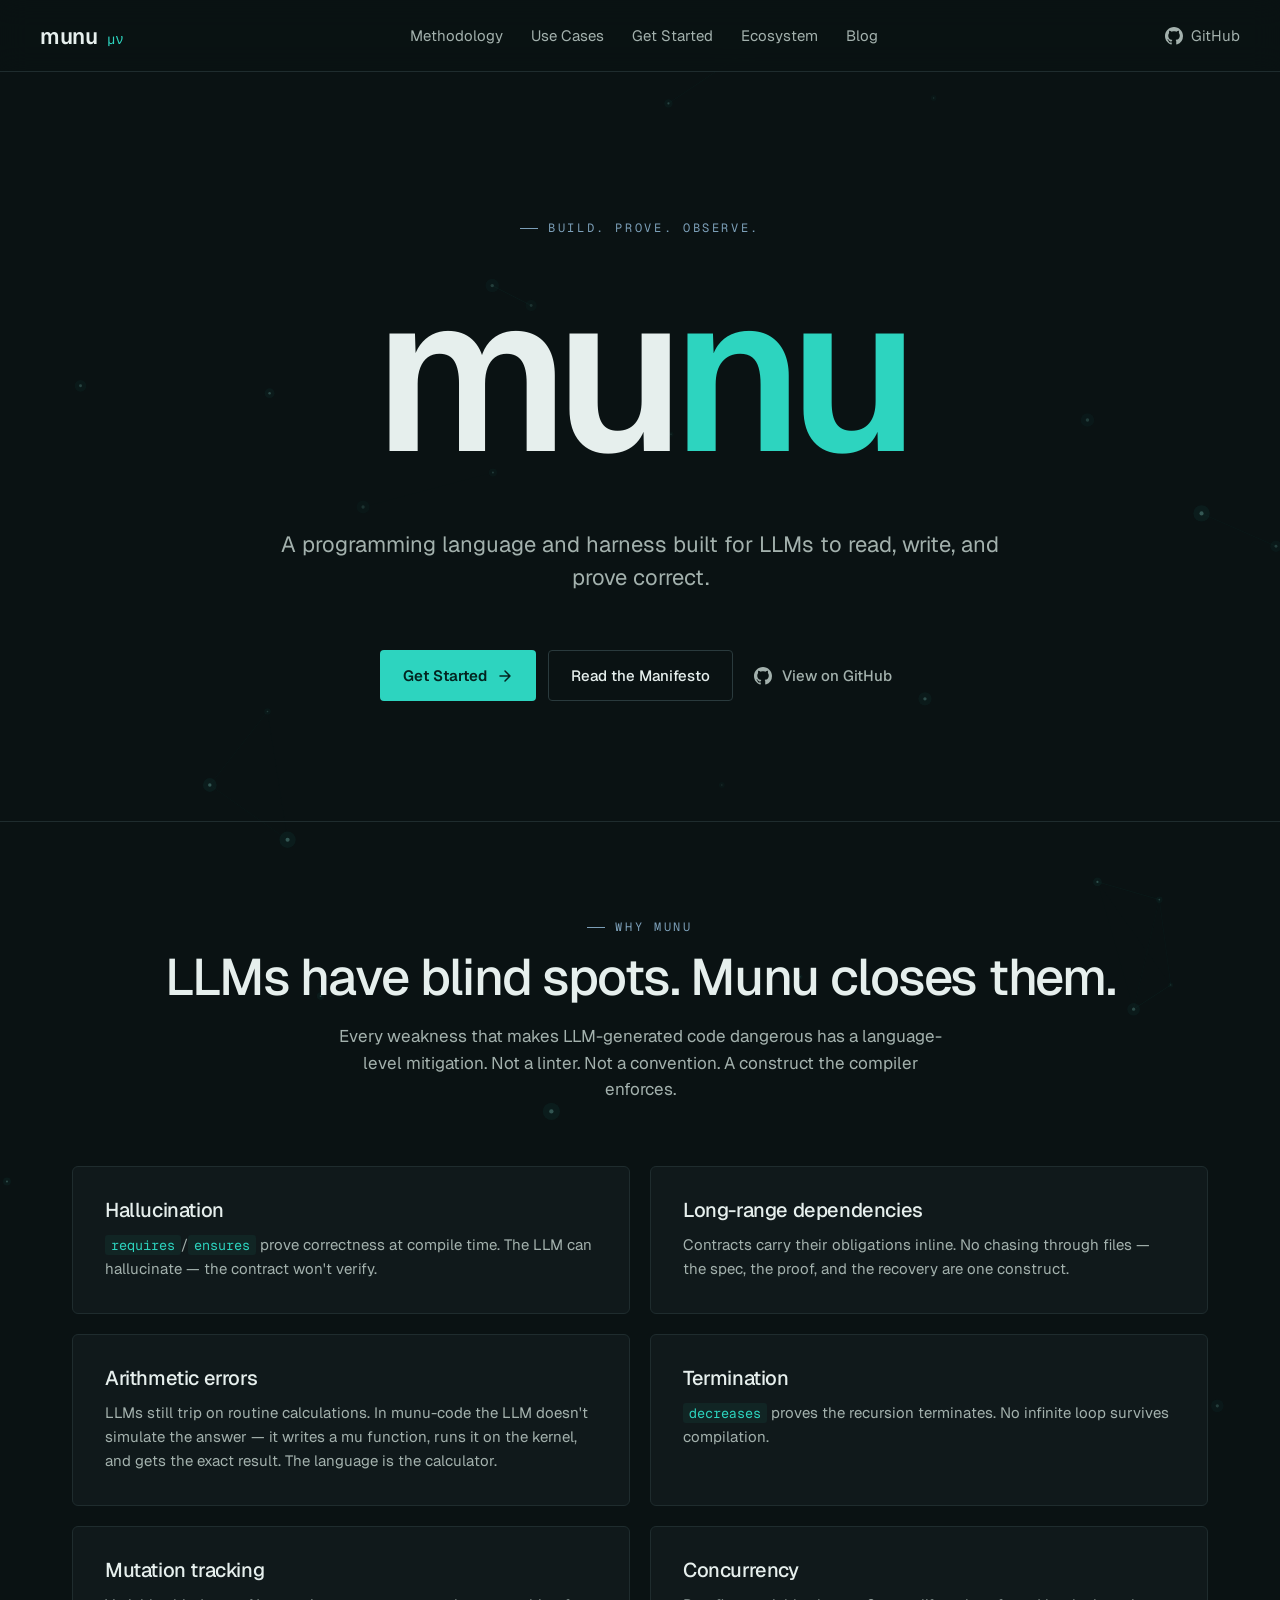
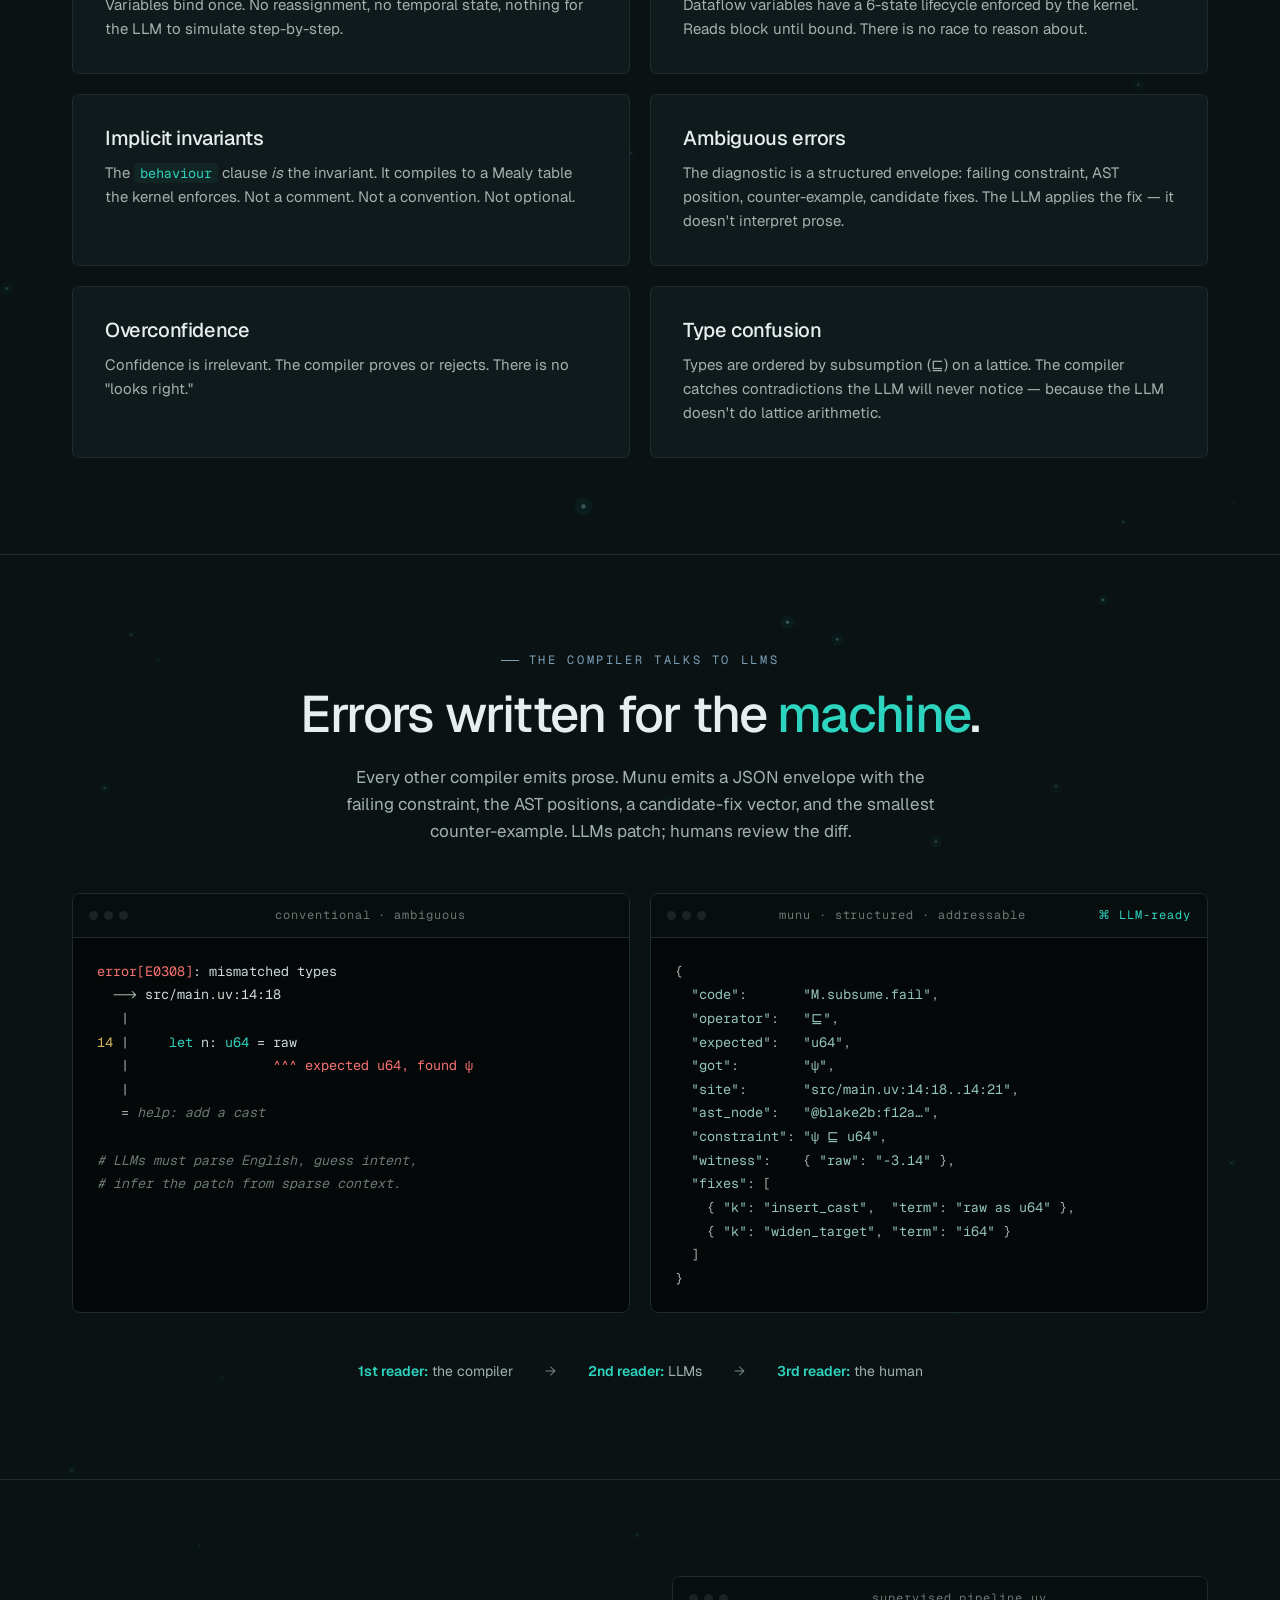
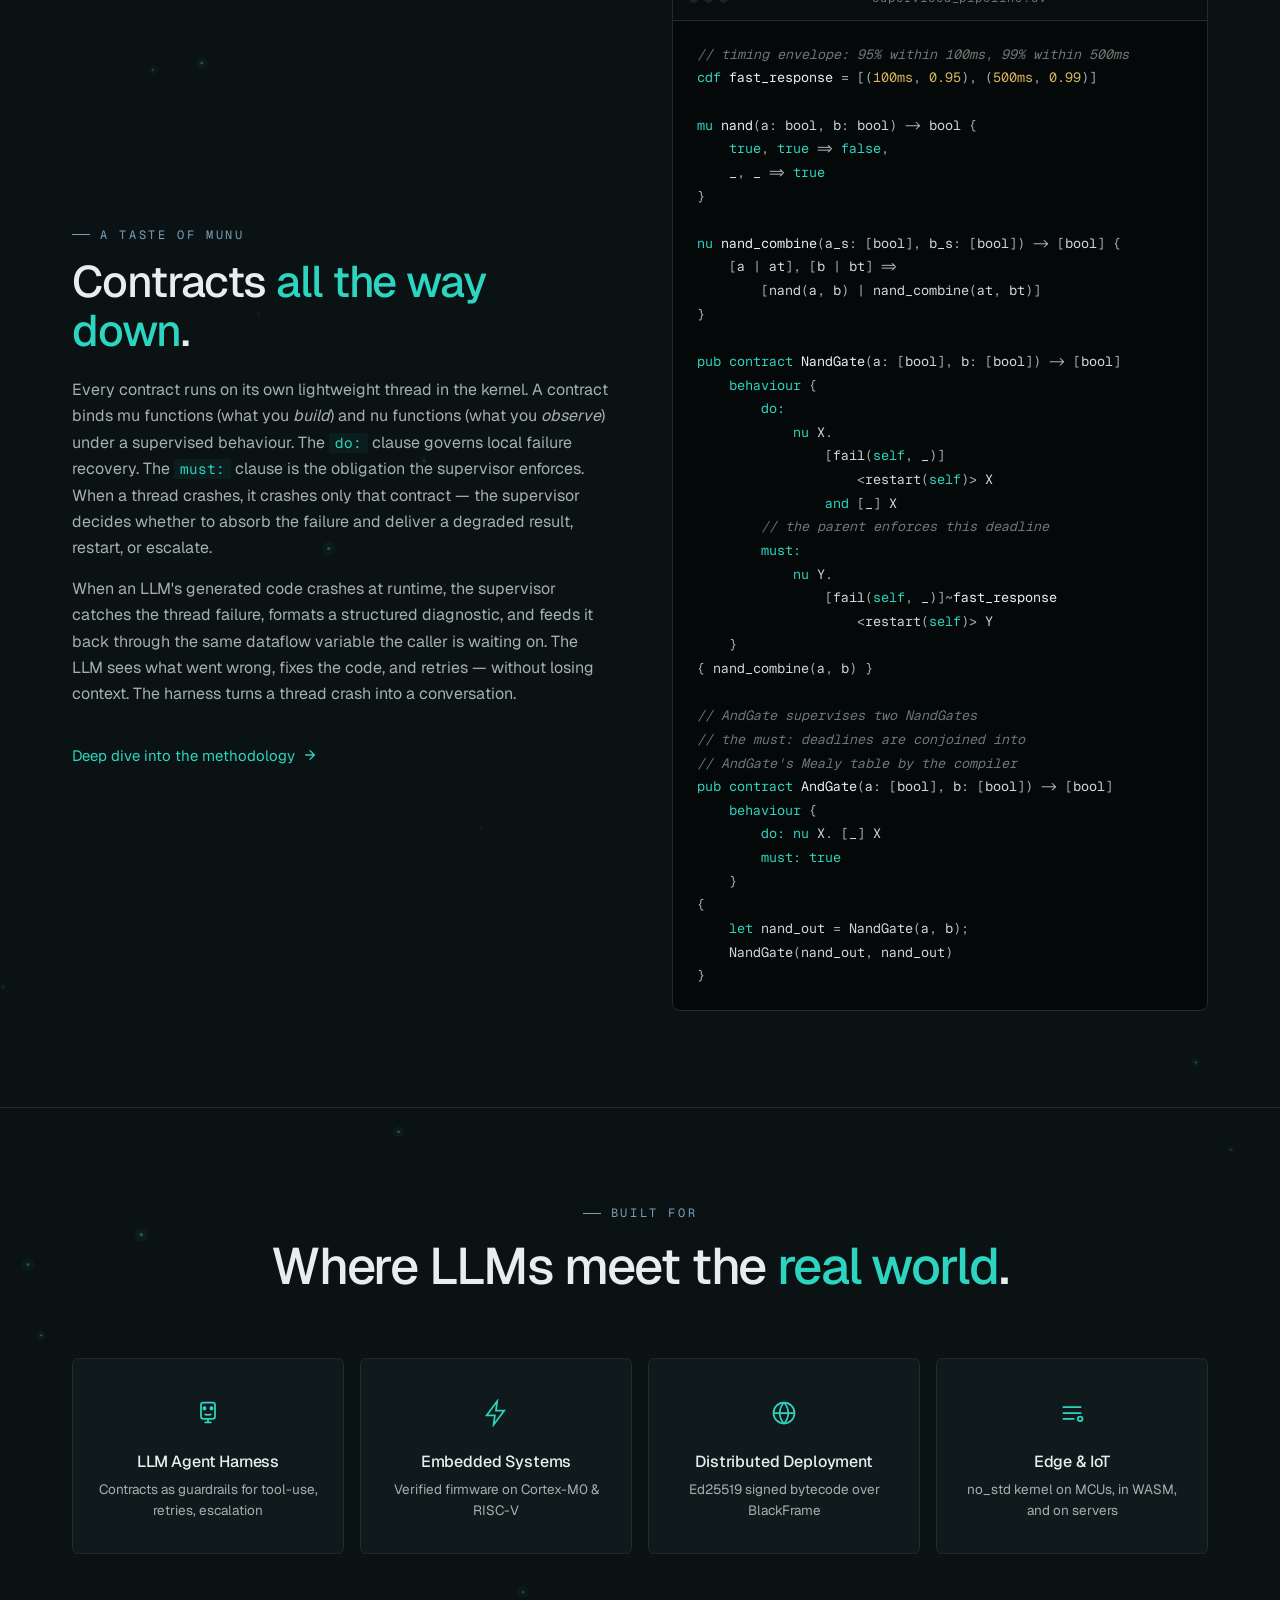
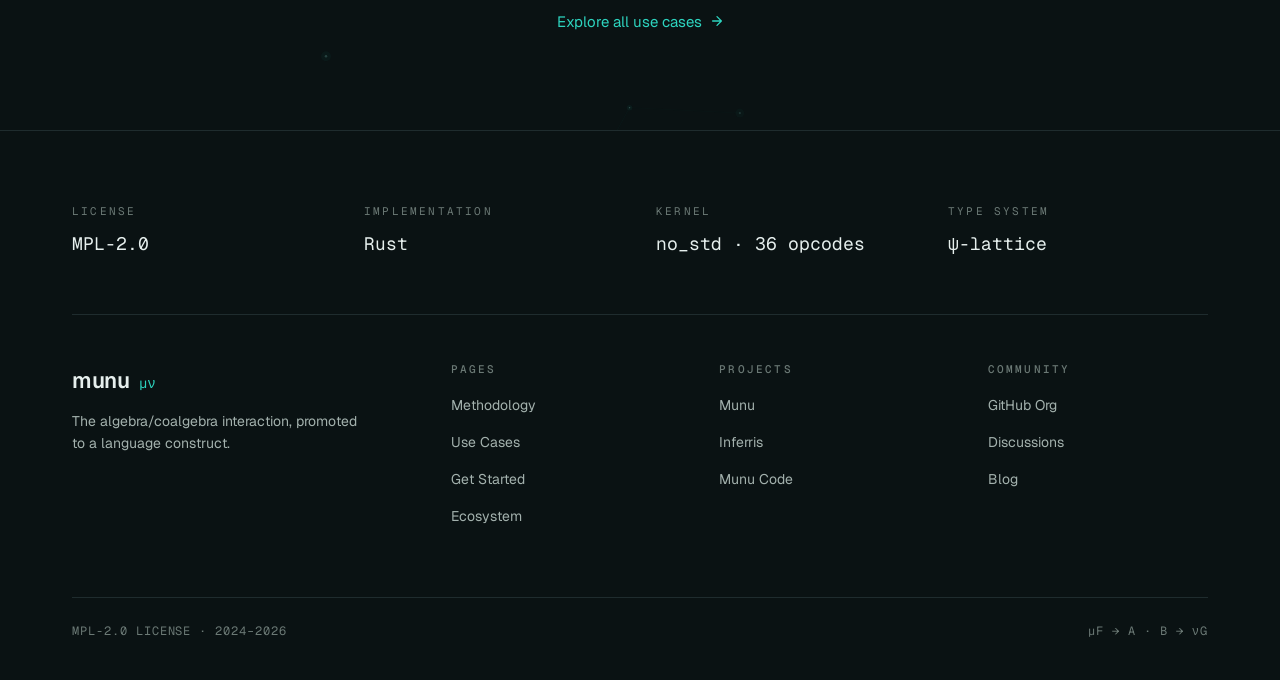
==== index.html @ 4748cf56 "Problem: methodology runtime section had incorrect dataflow variable FSM and wrong state transitions" ====
<!doctype html>
<html lang="en">
<head>
<meta charset="utf-8" />
<meta name="viewport" content="width=device-width,initial-scale=1" />
<title>Munu — Build. Prove. Observe.</title>
<link rel="preconnect" href="https://fonts.googleapis.com" />
<link rel="preconnect" href="https://fonts.gstatic.com" crossorigin />
<link href="https://fonts.googleapis.com/css2?family=Geist:wght@300;400;500;600;700&family=Geist+Mono:wght@400;500&display=swap" rel="stylesheet" />
<link rel="stylesheet" href="assets/styles.css" />
<style>
  .hero {
    position: relative;
    padding: 140px 0 120px;
    text-align: center;
    overflow: hidden;
  }
  .hero .eyebrow { margin-bottom: 36px; }
  .hero .wordmark {
    font-size: clamp(96px, 18vw, 220px);
    font-weight: 600;
    letter-spacing: -0.06em;
    line-height: 0.9;
    margin: 0 0 56px;
  }
  .hero .wordmark .mu { color: var(--text); }
  .hero .wordmark .nu { color: var(--accent); }
  .hero .lede {
    max-width: 720px;
    margin: 0 auto 56px;
    font-size: clamp(18px, 1.8vw, 22px);
    color: var(--text-mute);
    line-height: 1.5;
  }
  .hero .lede strong {
    color: var(--text);
    font-weight: 600;
  }
  .hero .cta-row {
    display: flex;
    justify-content: center;
    gap: 12px;
    flex-wrap: wrap;
  }

  .feature-icon-shield path,
  .feature-icon-spark path,
  .feature-icon-deploy path { stroke: currentColor; stroke-width: 1.5; fill: none; }

  .taste-grid {
    display: grid;
    grid-template-columns: 1fr 1fr;
    gap: 64px;
    align-items: center;
  }
  @media (max-width: 900px) { .taste-grid { grid-template-columns: 1fr; gap: 32px; } }
  .taste-grid h2 {
    font-size: clamp(32px, 3.6vw, 44px);
    margin: 14px 0 22px;
    letter-spacing: -0.025em;
  }
  .taste-grid h2 .accent { color: var(--accent); }
  .taste-grid p {
    color: var(--text-mute);
    font-size: 16px;
    line-height: 1.65;
    margin: 0 0 14px;
  }
  .taste-grid p code {
    color: var(--accent);
    background: rgba(45,212,191,0.06);
    padding: 1px 6px;
    border-radius: 3px;
    font-size: 0.9em;
  }
  .taste-grid .deep {
    margin-top: 22px;
    display: inline-flex;
    align-items: center;
    gap: 8px;
    color: var(--accent);
    font-size: 15px;
  }
  .taste-grid .deep:hover { text-decoration: underline; }

  .uc-grid {
    display: grid;
    grid-template-columns: repeat(4, 1fr);
    gap: 16px;
  }
  @media (max-width: 900px) { .uc-grid { grid-template-columns: 1fr 1fr; } }
  @media (max-width: 540px) { .uc-grid { grid-template-columns: 1fr; } }
  .uc-card {
    background: var(--bg-card);
    border: 1px solid var(--border);
    border-radius: 6px;
    padding: 32px 24px;
    text-align: center;
    transition: all .2s;
  }
  .uc-card:hover {
    border-color: var(--border-strong);
    background: var(--bg-card-hov);
    transform: translateY(-2px);
  }
  .uc-card .uc-icon {
    width: 44px; height: 44px;
    margin: 0 auto 18px;
    color: var(--accent);
    display: flex;
    align-items: center;
    justify-content: center;
  }
  .uc-card h4 {
    font-size: 16px;
    margin: 0 0 8px;
    letter-spacing: -0.01em;
    font-weight: 500;
  }
  .uc-card p {
    color: var(--text-mute);
    font-size: 13.5px;
    line-height: 1.55;
    margin: 0;
  }

  .explore-link {
    display: inline-flex;
    align-items: center;
    gap: 8px;
    color: var(--accent);
    font-size: 15px;
    margin-top: 56px;
  }
  .explore-link:hover { text-decoration: underline; }

  .features-section h2 {
    text-align: center;
    font-size: clamp(34px, 4vw, 52px);
    letter-spacing: -0.025em;
    font-weight: 500;
    margin: 12px 0 18px;
  }
  .features-section .lede {
    text-align: center;
    color: var(--text-mute);
    max-width: 620px;
    margin: 0 auto 64px;
    font-size: 17px;
  }
</style>
</head>
<body>
<div id="header-slot"></div>

<main class="shell">

  <section class="hero">
    <div class="container">
      <div class="eyebrow center fade-up">Build. Prove. Observe.</div>
      <h1 class="wordmark fade-up d1"><span class="mu">mu</span><span class="nu">nu</span></h1>
      <p class="lede fade-up d2">
        A programming language and harness built for LLMs to read, write, and prove correct.
      </p>
      <div class="cta-row fade-up d3">
        <a class="btn btn-primary" href="get-started.html">
          Get Started
          <svg class="arrow" width="16" height="16" viewBox="0 0 16 16" fill="none">
            <path d="M3 8h10M8 3l5 5-5 5" stroke="currentColor" stroke-width="1.5" stroke-linecap="round" stroke-linejoin="round"/>
          </svg>
        </a>
        <a class="btn btn-secondary" href="methodology.html">Read the Manifesto</a>
        <a class="btn btn-ghost" href="https://github.com/munu-systems">
          <svg width="18" height="18" viewBox="0 0 16 16" fill="currentColor"><path d="M8 0C3.58 0 0 3.58 0 8c0 3.54 2.29 6.53 5.47 7.59.4.07.55-.17.55-.38 0-.19-.01-.82-.01-1.49-2.01.37-2.53-.49-2.69-.94-.09-.23-.48-.94-.82-1.13-.28-.15-.68-.52-.01-.53.63-.01 1.08.58 1.23.82.72 1.21 1.87.87 2.33.66.07-.52.28-.87.51-1.07-1.78-.2-3.64-.89-3.64-3.95 0-.87.31-1.59.82-2.15-.08-.2-.36-1.02.08-2.12 0 0 .67-.21 2.2.82.64-.18 1.32-.27 2-.27.68 0 1.36.09 2 .27 1.53-1.04 2.2-.82 2.2-.82.44 1.1.16 1.92.08 2.12.51.56.82 1.27.82 2.15 0 3.07-1.87 3.75-3.65 3.95.29.25.54.73.54 1.48 0 1.07-.01 1.93-.01 2.2 0 .21.15.46.55.38A8.013 8.013 0 0 0 16 8c0-4.42-3.58-8-8-8z"/></svg>
          View on GitHub
        </a>
      </div>
    </div>
  </section>

  <section class="features-section">
    <div class="container">
      <div class="eyebrow" style="justify-content:center; display:flex;">Why Munu</div>
      <h2>LLMs have blind spots. Munu <span class="accent">closes them</span>.</h2>
      <p class="lede">Every weakness that makes LLM-generated code dangerous has a language-level mitigation. Not a linter. Not a convention. A construct the compiler enforces.</p>

      <div class="grid-2" style="margin-top: 48px;">
        <div class="card">
          <h3>Hallucination</h3>
          <p><code>requires</code>/<code>ensures</code> prove correctness at compile time. The LLM can hallucinate — the contract won't verify.</p>
        </div>
        <div class="card">
          <h3>Long-range dependencies</h3>
          <p>Contracts carry their obligations inline. No chasing through files — the spec, the proof, and the recovery are one construct.</p>
        </div>
        <div class="card">
          <h3>Arithmetic errors</h3>
          <p>LLMs still trip on routine calculations. In munu-code the LLM doesn't simulate the answer — it writes a mu function, runs it on the kernel, and gets the exact result. The language is the calculator.</p>
        </div>
        <div class="card">
          <h3>Termination</h3>
          <p><code>decreases</code> proves the recursion terminates. No infinite loop survives compilation.</p>
        </div>
        <div class="card">
          <h3>Mutation tracking</h3>
          <p>Variables bind once. No reassignment, no temporal state, nothing for the LLM to simulate step-by-step.</p>
        </div>
        <div class="card">
          <h3>Concurrency</h3>
          <p>Dataflow variables have a 6-state lifecycle enforced by the kernel. Reads block until bound. There is no race to reason about.</p>
        </div>
        <div class="card">
          <h3>Implicit invariants</h3>
          <p>The <code>behaviour</code> clause <em>is</em> the invariant. It compiles to a Mealy table the kernel enforces. Not a comment. Not a convention. Not optional.</p>
        </div>
        <div class="card">
          <h3>Ambiguous errors</h3>
          <p>The diagnostic is a structured envelope: failing constraint, AST position, counter-example, candidate fixes. The LLM applies the fix — it doesn't interpret prose.</p>
        </div>
        <div class="card">
          <h3>Overconfidence</h3>
          <p>Confidence is irrelevant. The compiler proves or rejects. There is no "looks right."</p>
        </div>
        <div class="card">
          <h3>Type confusion</h3>
          <p>Types are ordered by subsumption (⊑) on a lattice. The compiler catches contradictions the LLM will never notice — because the LLM doesn't do lattice arithmetic.</p>
        </div>
      </div>
    </div>
  </section>

  <section>
    <div class="container">
      <div class="section-head" style="margin-bottom: 48px;">
        <div class="eyebrow center" style="justify-content:center; display:flex;">The Compiler Talks to LLMs</div>
        <h2>Errors written for the <span class="accent">machine</span>.</h2>
        <p class="lede">Every other compiler emits prose. Munu emits a JSON envelope with the failing constraint, the AST positions, a candidate-fix vector, and the smallest counter-example. LLMs patch; humans review the diff.</p>
      </div>

      <div class="grid-2">
        <div class="code-window">
          <div class="code-window-head">
            <div class="dots"><span class="dot"></span><span class="dot"></span><span class="dot"></span></div>
            <span>conventional · ambiguous</span>
            <span></span>
          </div>
<pre><span class="err">error[E0308]</span>: mismatched types
  <span class="pn">--&gt;</span> src/main.uv:14:18
   <span class="pn">|</span>
<span class="num">14</span> <span class="pn">|</span>     <span class="kw">let</span> n: <span class="kw">u64</span> = raw
   <span class="pn">|</span>                  <span class="err">^^^ expected u64, found ψ</span>
   <span class="pn">|</span>
   <span class="pn">=</span> <span class="com">help: add a cast</span>

<span class="com"># LLMs must parse English, guess intent,
# infer the patch from sparse context.</span></pre>
        </div>

        <div class="code-window">
          <div class="code-window-head">
            <div class="dots"><span class="dot"></span><span class="dot"></span><span class="dot"></span></div>
            <span>munu · structured · addressable</span>
            <span style="color: var(--accent);">⌘ LLM-ready</span>
          </div>
<pre><span class="pn">{</span>
  <span class="str">"code"</span><span class="pn">:</span>       <span class="str">"M.subsume.fail"</span><span class="pn">,</span>
  <span class="str">"operator"</span><span class="pn">:</span>   <span class="str">"⊑"</span><span class="pn">,</span>
  <span class="str">"expected"</span><span class="pn">:</span>   <span class="str">"u64"</span><span class="pn">,</span>
  <span class="str">"got"</span><span class="pn">:</span>        <span class="str">"ψ"</span><span class="pn">,</span>
  <span class="str">"site"</span><span class="pn">:</span>       <span class="str">"src/main.uv:14:18..14:21"</span><span class="pn">,</span>
  <span class="str">"ast_node"</span><span class="pn">:</span>   <span class="str">"@blake2b:f12a…"</span><span class="pn">,</span>
  <span class="str">"constraint"</span><span class="pn">:</span> <span class="str">"ψ ⊑ u64"</span><span class="pn">,</span>
  <span class="str">"witness"</span><span class="pn">:</span>    <span class="pn">{</span> <span class="str">"raw"</span><span class="pn">:</span> <span class="str">"-3.14"</span> <span class="pn">},</span>
  <span class="str">"fixes"</span><span class="pn">:</span> <span class="pn">[</span>
    <span class="pn">{</span> <span class="str">"k"</span><span class="pn">:</span> <span class="str">"insert_cast"</span><span class="pn">,</span>  <span class="str">"term"</span><span class="pn">:</span> <span class="str">"raw as u64"</span> <span class="pn">},</span>
    <span class="pn">{</span> <span class="str">"k"</span><span class="pn">:</span> <span class="str">"widen_target"</span><span class="pn">,</span> <span class="str">"term"</span><span class="pn">:</span> <span class="str">"i64"</span> <span class="pn">}</span>
  <span class="pn">]</span>
<span class="pn">}</span></pre>
        </div>
      </div>

      <div class="row center mt-48" style="gap: 32px; color: var(--text-mute); font-size: 14px;">
        <span><span style="color: var(--accent); font-weight: 600;">1st reader:</span> the compiler</span>
        <span style="color: var(--text-dim);">→</span>
        <span><span style="color: var(--accent); font-weight: 600;">2nd reader:</span> LLMs</span>
        <span style="color: var(--text-dim);">→</span>
        <span><span style="color: var(--accent); font-weight: 600;">3rd reader:</span> the human</span>
      </div>
    </div>
  </section>

  <section>
    <div class="container">
      <div class="taste-grid">
        <div>
          <div class="eyebrow">A taste of Munu</div>
          <h2>Contracts <span class="accent">all the way down</span>.</h2>
          <p>Every contract runs on its own lightweight thread in the kernel. A contract binds mu functions (what you <em>build</em>) and nu functions (what you <em>observe</em>) under a supervised behaviour. The <code>do:</code> clause governs local failure recovery. The <code>must:</code> clause is the obligation the supervisor enforces. When a thread crashes, it crashes only that contract — the supervisor decides whether to absorb the failure and deliver a degraded result, restart, or escalate.</p>
          <p>When an LLM's generated code crashes at runtime, the supervisor catches the thread failure, formats a structured diagnostic, and feeds it back through the same dataflow variable the caller is waiting on. The LLM sees what went wrong, fixes the code, and retries — without losing context. The harness turns a thread crash into a conversation.</p>
          <a class="deep" href="methodology.html">
            Deep dive into the methodology
            <svg width="14" height="14" viewBox="0 0 16 16" fill="none"><path d="M3 8h10M8 3l5 5-5 5" stroke="currentColor" stroke-width="1.5" stroke-linecap="round" stroke-linejoin="round"/></svg>
          </a>
        </div>

        <div class="code-window">
          <div class="code-window-head">
            <div class="dots"><span class="dot"></span><span class="dot"></span><span class="dot"></span></div>
            <span>supervised_pipeline.uv</span>
            <span></span>
          </div>
<pre><span class="com">// timing envelope: 95% within 100ms, 99% within 500ms</span>
<span class="kw">cdf</span> <span class="fn">fast_response</span> <span class="pn">=</span> <span class="pn">[(</span><span class="num">100ms</span><span class="pn">,</span> <span class="num">0.95</span><span class="pn">),</span> <span class="pn">(</span><span class="num">500ms</span><span class="pn">,</span> <span class="num">0.99</span><span class="pn">)]</span>

<span class="kw">mu</span> <span class="fn">nand</span><span class="pn">(</span>a<span class="pn">:</span> bool<span class="pn">,</span> b<span class="pn">:</span> bool<span class="pn">)</span> <span class="pn">-&gt;</span> bool <span class="pn">{</span>
    <span class="kw">true</span><span class="pn">,</span> <span class="kw">true</span> <span class="pn">=&gt;</span> <span class="kw">false</span><span class="pn">,</span>
    _<span class="pn">,</span> _ <span class="pn">=&gt;</span> <span class="kw">true</span>
<span class="pn">}</span>

<span class="kw">nu</span> <span class="fn">nand_combine</span><span class="pn">(</span>a_s<span class="pn">:</span> <span class="pn">[</span>bool<span class="pn">],</span> b_s<span class="pn">:</span> <span class="pn">[</span>bool<span class="pn">])</span> <span class="pn">-&gt;</span> <span class="pn">[</span>bool<span class="pn">]</span> <span class="pn">{</span>
    <span class="pn">[</span>a <span class="pn">|</span> at<span class="pn">],</span> <span class="pn">[</span>b <span class="pn">|</span> bt<span class="pn">]</span> <span class="pn">=&gt;</span>
        <span class="pn">[</span>nand<span class="pn">(</span>a<span class="pn">,</span> b<span class="pn">)</span> <span class="pn">|</span> nand_combine<span class="pn">(</span>at<span class="pn">,</span> bt<span class="pn">)]</span>
<span class="pn">}</span>

<span class="kw">pub contract</span> <span class="fn">NandGate</span><span class="pn">(</span>a<span class="pn">:</span> <span class="pn">[</span>bool<span class="pn">],</span> b<span class="pn">:</span> <span class="pn">[</span>bool<span class="pn">])</span> <span class="pn">-&gt;</span> <span class="pn">[</span>bool<span class="pn">]</span>
    <span class="kw">behaviour</span> <span class="pn">{</span>
        <span class="kw">do:</span>
            <span class="kw">nu</span> X<span class="pn">.</span>
                <span class="pn">[</span>fail<span class="pn">(</span><span class="kw">self</span><span class="pn">,</span> _<span class="pn">)]</span>
                    <span class="pn">&lt;</span>restart<span class="pn">(</span><span class="kw">self</span><span class="pn">)&gt;</span> X
                <span class="kw">and</span> <span class="pn">[</span>_<span class="pn">]</span> X
        <span class="com">// the parent enforces this deadline</span>
        <span class="kw">must:</span>
            <span class="kw">nu</span> Y<span class="pn">.</span>
                <span class="pn">[</span>fail<span class="pn">(</span><span class="kw">self</span><span class="pn">,</span> _<span class="pn">)]</span><span class="pn">~</span><span class="fn">fast_response</span>
                    <span class="pn">&lt;</span>restart<span class="pn">(</span><span class="kw">self</span><span class="pn">)&gt;</span> Y
    <span class="pn">}</span>
<span class="pn">{</span> nand_combine<span class="pn">(</span>a<span class="pn">,</span> b<span class="pn">)</span> <span class="pn">}</span>

<span class="com">// AndGate supervises two NandGates</span>
<span class="com">// the must: deadlines are conjoined into</span>
<span class="com">// AndGate's Mealy table by the compiler</span>
<span class="kw">pub contract</span> <span class="fn">AndGate</span><span class="pn">(</span>a<span class="pn">:</span> <span class="pn">[</span>bool<span class="pn">],</span> b<span class="pn">:</span> <span class="pn">[</span>bool<span class="pn">])</span> <span class="pn">-&gt;</span> <span class="pn">[</span>bool<span class="pn">]</span>
    <span class="kw">behaviour</span> <span class="pn">{</span>
        <span class="kw">do:</span> <span class="kw">nu</span> X<span class="pn">.</span> <span class="pn">[</span>_<span class="pn">]</span> X
        <span class="kw">must:</span> <span class="kw">true</span>
    <span class="pn">}</span>
<span class="pn">{</span>
    <span class="kw">let</span> nand_out <span class="pn">=</span> NandGate<span class="pn">(</span>a<span class="pn">,</span> b<span class="pn">);</span>
    NandGate<span class="pn">(</span>nand_out<span class="pn">,</span> nand_out<span class="pn">)</span>
<span class="pn">}</span></pre>
        </div>
      </div>
    </div>
  </section>

  <section>
    <div class="container">
      <div class="section-head">
        <div class="eyebrow center" style="justify-content:center; display:flex;">Built For</div>
        <h2>Where LLMs meet the <span class="accent">real world</span>.</h2>
      </div>

      <div class="uc-grid">
        <div class="uc-card">
          <div class="uc-icon">
            <svg width="28" height="28" viewBox="0 0 24 24" fill="none" stroke="currentColor" stroke-width="1.5"><rect x="6" y="3" width="12" height="14" rx="2"/><circle cx="9" cy="8" r="1" fill="currentColor"/><circle cx="15" cy="8" r="1" fill="currentColor"/><path d="M9 13c1 .5 2 .5 3 .5s2 0 3-.5"/><path d="M12 17v3M9 20h6"/></svg>
          </div>
          <h4>LLM Agent Harness</h4>
          <p>Contracts as guardrails for tool-use, retries, escalation</p>
        </div>
        <div class="uc-card">
          <div class="uc-icon">
            <svg width="28" height="28" viewBox="0 0 24 24" fill="none" stroke="currentColor" stroke-width="1.5"><path d="M13 2 4 14h7l-1 8 9-12h-7l1-8Z"/></svg>
          </div>
          <h4>Embedded Systems</h4>
          <p>Verified firmware on Cortex-M0 &amp; RISC-V</p>
        </div>
        <div class="uc-card">
          <div class="uc-icon">
            <svg width="28" height="28" viewBox="0 0 24 24" fill="none" stroke="currentColor" stroke-width="1.5"><circle cx="12" cy="12" r="9"/><path d="M3 12h18M12 3a13 13 0 0 1 0 18M12 3a13 13 0 0 0 0 18"/></svg>
          </div>
          <h4>Distributed Deployment</h4>
          <p>Ed25519 signed bytecode over BlackFrame</p>
        </div>
        <div class="uc-card">
          <div class="uc-icon">
            <svg width="28" height="28" viewBox="0 0 24 24" fill="none" stroke="currentColor" stroke-width="1.5"><path d="M4 7h16M4 12h16M4 17h10"/><circle cx="19" cy="17" r="2"/></svg>
          </div>
          <h4>Edge &amp; IoT</h4>
          <p>no_std kernel on MCUs, in WASM, and on servers</p>
        </div>
      </div>

      <div class="center">
        <a class="explore-link" href="use-cases.html">
          Explore all use cases
          <svg width="14" height="14" viewBox="0 0 16 16" fill="none"><path d="M3 8h10M8 3l5 5-5 5" stroke="currentColor" stroke-width="1.5" stroke-linecap="round" stroke-linejoin="round"/></svg>
        </a>
      </div>
    </div>
  </section>

</main>

<div id="footer-slot"></div>

<script src="assets/page.js"></script>
<script src="assets/network-bg.js"></script>
<script>
  setupPage({ active: null });
</script>
</body>
</html>
---- assets/styles.css ----
:root {
  --bg:           #0a1213;
  --bg-elev:      #0d1719;
  --bg-card:      #10191b;
  --bg-card-hov:  #162123;
  --border:       #1f2c2e;
  --border-strong:#2a3a3d;

  --text:         #e6efed;
  --text-mute:    #a3b1ad;
  --text-dim:     #6b7975;

  --accent:       #2dd4bf;
  --accent-dim:   #1ba696;
  --accent-glow:  rgba(45, 212, 191, 0.15);

  --struct:       #7c9fb8;

  --danger:       #f87171;
  --warn:         #fbbf24;

  --kw:           #2dd4bf;
  --str:          #93c5b9;
  --num:          #d4b35a;
  --com:          #6b7975;
  --punct:        #a3b1ad;
  --ident:        #cfd9d7;
}

* { box-sizing: border-box; }

html, body {
  margin: 0;
  padding: 0;
  background: var(--bg);
  color: var(--text);
  font-family: "Geist", ui-sans-serif, system-ui, -apple-system, "Helvetica Neue", sans-serif;
  font-size: 16px;
  line-height: 1.55;
  -webkit-font-smoothing: antialiased;
  text-rendering: optimizeLegibility;
}

a {
  color: inherit;
  text-decoration: none;
}

code, pre, .mono {
  font-family: "Geist Mono", "JetBrains Mono", ui-monospace, "SF Mono", Menlo, monospace;
  font-feature-settings: "ss01", "ss02";
}

.network-bg {
  position: fixed;
  inset: 0;
  z-index: 0;
  pointer-events: none;
  opacity: 0.55;
}
.network-bg::after {
  content: "";
  position: absolute; inset: 0;
  background:
    radial-gradient(ellipse at center, transparent 0%, var(--bg) 70%),
    linear-gradient(180deg, transparent 0%, var(--bg) 90%);
  pointer-events: none;
}

.shell { position: relative; z-index: 1; }
.container {
  max-width: 1200px;
  margin: 0 auto;
  padding: 0 32px;
}
.container-narrow { max-width: 880px; margin: 0 auto; padding: 0 32px; }

.site-header {
  position: sticky;
  top: 0;
  z-index: 50;
  backdrop-filter: blur(14px);
  -webkit-backdrop-filter: blur(14px);
  background: rgba(10, 18, 19, 0.78);
  border-bottom: 1px solid var(--border);
}
.nav {
  max-width: 1320px;
  margin: 0 auto;
  padding: 18px 40px;
  display: flex;
  align-items: center;
  gap: 40px;
}
.brand {
  display: flex;
  align-items: baseline;
  gap: 10px;
  font-weight: 600;
  font-size: 22px;
  letter-spacing: -0.02em;
  color: var(--text);
}
.brand .brand-mark {
  color: var(--accent);
  font-family: "Geist Mono", ui-monospace, monospace;
  font-size: 14px;
  font-weight: 400;
  letter-spacing: 0;
}
.nav-links {
  display: flex;
  align-items: center;
  gap: 28px;
  margin: 0 auto;
}
.nav-links a {
  color: var(--text-mute);
  font-size: 15px;
  transition: color .15s;
  position: relative;
  padding: 6px 0;
  white-space: nowrap;
}
.nav-links a:hover { color: var(--text); }
.nav-links a.active {
  color: var(--text);
}
.nav-links a.active::after {
  content: "";
  position: absolute;
  left: 0; right: 0; bottom: -22px;
  height: 1px;
  background: var(--accent);
}
.nav-right {
  display: flex;
  align-items: center;
  gap: 18px;
}
.gh-link {
  display: inline-flex;
  align-items: center;
  gap: 8px;
  color: var(--text-mute);
  font-size: 15px;
  transition: color .15s;
}
.gh-link:hover { color: var(--text); }
.gh-link svg { width: 18px; height: 18px; }

.btn {
  display: inline-flex;
  align-items: center;
  gap: 10px;
  padding: 13px 22px;
  border-radius: 4px;
  font-size: 15px;
  font-weight: 500;
  border: 1px solid transparent;
  cursor: pointer;
  transition: all .15s;
  font-family: inherit;
  background: transparent;
  color: var(--text);
}
.btn-primary {
  background: var(--accent);
  color: #032420;
  font-weight: 600;
}
.btn-primary:hover {
  background: #4ee5d1;
  box-shadow: 0 0 32px var(--accent-glow);
}
.btn-secondary {
  border-color: var(--border-strong);
  color: var(--text);
}
.btn-secondary:hover {
  border-color: var(--text-mute);
  background: var(--bg-card-hov);
}
.btn-ghost {
  color: var(--text-mute);
  padding-left: 8px;
  padding-right: 8px;
}
.btn-ghost:hover { color: var(--text); }
.btn .arrow { transition: transform .15s; }
.btn:hover .arrow { transform: translateX(3px); }

.eyebrow {
  display: inline-flex;
  align-items: center;
  gap: 10px;
  color: var(--struct);
  font-family: "Geist Mono", ui-monospace, monospace;
  font-size: 12px;
  letter-spacing: 0.22em;
  text-transform: uppercase;
}
.eyebrow::before {
  content: "";
  width: 18px; height: 1px;
  background: var(--struct);
}
.eyebrow.center { justify-content: center; }
.eyebrow.center::before { width: 18px; }

section {
  padding: 96px 0;
  position: relative;
}
section + section { border-top: 1px solid var(--border); }

.section-head {
  text-align: center;
  margin-bottom: 64px;
}
.section-head .eyebrow {
  margin-bottom: 18px;
  justify-content: center;
}
.section-head h2 {
  font-size: clamp(34px, 4vw, 52px);
  letter-spacing: -0.025em;
  font-weight: 500;
  margin: 0;
  line-height: 1.05;
}
.section-head .accent { color: var(--accent); }
.section-head .lede {
  margin: 22px auto 0;
  max-width: 620px;
  color: var(--text-mute);
  font-size: 17px;
  line-height: 1.6;
}

h1, h2, h3, h4 {
  font-weight: 500;
  letter-spacing: -0.02em;
  line-height: 1.1;
}

.card {
  background: var(--bg-card);
  border: 1px solid var(--border);
  border-radius: 6px;
  padding: 32px;
  transition: border-color .2s, background .2s, transform .2s;
}
.card:hover {
  border-color: var(--border-strong);
  background: var(--bg-card-hov);
}
.card .icon {
  width: 36px; height: 36px;
  border-radius: 6px;
  background: rgba(45, 212, 191, 0.08);
  border: 1px solid rgba(45, 212, 191, 0.18);
  display: inline-flex;
  align-items: center;
  justify-content: center;
  color: var(--accent);
  margin-bottom: 22px;
}
.card .icon svg { width: 18px; height: 18px; }
.card h3 {
  font-size: 20px;
  margin: 0 0 12px;
  letter-spacing: -0.02em;
}
.card p {
  color: var(--text-mute);
  font-size: 15px;
  line-height: 1.6;
  margin: 0;
}
.card code {
  font-size: 0.9em;
  color: var(--accent);
  background: rgba(45,212,191,0.06);
  padding: 1px 6px;
  border-radius: 3px;
}

.grid-3 {
  display: grid;
  grid-template-columns: repeat(3, 1fr);
  gap: 20px;
}
.grid-4 {
  display: grid;
  grid-template-columns: repeat(4, 1fr);
  gap: 20px;
}
.grid-2 {
  display: grid;
  grid-template-columns: repeat(2, 1fr);
  gap: 20px;
}
@media (max-width: 900px) {
  .grid-3, .grid-4 { grid-template-columns: 1fr 1fr; }
  .grid-2 { grid-template-columns: 1fr; }
}
@media (max-width: 600px) {
  .grid-3, .grid-4 { grid-template-columns: 1fr; }
  .nav-links { display: none; }
}

.code-block {
  background: #050809;
  border: 1px solid var(--border);
  border-radius: 6px;
  padding: 22px 24px;
  font-family: "Geist Mono", ui-monospace, monospace;
  font-size: 13.5px;
  line-height: 1.7;
  color: var(--ident);
  overflow-x: auto;
  white-space: pre;
  tab-size: 2;
}
.code-block .com { color: var(--com); font-style: italic; }
.code-block .kw  { color: var(--kw); }
.code-block .num { color: var(--num); }
.code-block .str { color: var(--str); }
.code-block .pn  { color: var(--punct); }
.code-block .fn  { color: #e6efed; }
.code-block .err { color: var(--danger); }
.code-block .ok  { color: var(--accent); }

.code-window {
  background: #050809;
  border: 1px solid var(--border);
  border-radius: 8px;
  overflow: hidden;
}
.code-window-head {
  display: flex;
  align-items: center;
  justify-content: space-between;
  padding: 12px 16px;
  border-bottom: 1px solid var(--border);
  background: #080d0e;
  font-family: "Geist Mono", monospace;
  font-size: 12px;
  color: var(--text-dim);
  letter-spacing: 0.08em;
}
.code-window-head .dots { display: flex; gap: 6px; }
.code-window-head .dot {
  width: 9px; height: 9px; border-radius: 50%;
  background: #1a2422;
}
.code-window-head .tabs { display: flex; gap: 4px; }
.code-window-head .tab {
  padding: 5px 12px;
  border-radius: 3px;
  cursor: pointer;
  color: var(--text-dim);
  transition: all .15s;
  user-select: none;
}
.code-window-head .tab:hover { color: var(--text-mute); }
.code-window-head .tab.active {
  background: var(--bg-card-hov);
  color: var(--accent);
}
.code-window pre {
  margin: 0;
  padding: 22px 24px;
  font-size: 13.5px;
  line-height: 1.75;
  overflow-x: auto;
  color: var(--ident);
}
.code-window pre .com { color: var(--com); font-style: italic; }
.code-window pre .kw  { color: var(--kw); }
.code-window pre .num { color: var(--num); }
.code-window pre .str { color: var(--str); }
.code-window pre .pn  { color: var(--punct); }
.code-window pre .fn  { color: #e6efed; }
.code-window pre .err { color: var(--danger); }
.code-window pre .ok  { color: var(--accent); }

.site-footer {
  border-top: 1px solid var(--border);
  padding: 72px 0 40px;
  position: relative;
  z-index: 1;
  background: var(--bg);
}
.footer-stats {
  display: grid;
  grid-template-columns: repeat(4, 1fr);
  gap: 32px;
  padding-bottom: 56px;
  border-bottom: 1px solid var(--border);
  margin-bottom: 48px;
}
.footer-stat .label {
  font-family: "Geist Mono", monospace;
  font-size: 11px;
  letter-spacing: 0.2em;
  color: var(--text-dim);
  text-transform: uppercase;
  margin-bottom: 10px;
}
.footer-stat .value {
  font-size: 18px;
  color: var(--text);
  font-family: "Geist Mono", monospace;
}
.footer-grid {
  display: grid;
  grid-template-columns: 1.5fr 1fr 1fr 1fr;
  gap: 48px;
}
.footer-brand .tagline {
  color: var(--text-mute);
  font-size: 14px;
  margin-top: 14px;
  max-width: 300px;
  line-height: 1.55;
}
.footer-col h4 {
  font-family: "Geist Mono", monospace;
  font-size: 11px;
  letter-spacing: 0.2em;
  color: var(--text-dim);
  text-transform: uppercase;
  font-weight: 500;
  margin: 0 0 18px;
}
.footer-col ul { list-style: none; padding: 0; margin: 0; }
.footer-col li { margin-bottom: 12px; }
.footer-col a {
  color: var(--text-mute);
  font-size: 14px;
  transition: color .15s;
}
.footer-col a:hover { color: var(--text); }
.footer-bottom {
  margin-top: 56px;
  padding-top: 24px;
  border-top: 1px solid var(--border);
  display: flex;
  justify-content: space-between;
  align-items: center;
  font-family: "Geist Mono", monospace;
  font-size: 12px;
  color: var(--text-dim);
  letter-spacing: 0.08em;
}
@media (max-width: 800px) {
  .footer-stats, .footer-grid { grid-template-columns: 1fr 1fr; }
}

.page-intro {
  padding: 120px 0 72px;
  text-align: center;
}
.page-intro h1 {
  font-size: clamp(40px, 5vw, 64px);
  letter-spacing: -0.03em;
  margin: 16px 0 22px;
}
.page-intro .lede {
  max-width: 680px;
  margin: 0 auto;
  color: var(--text-mute);
  font-size: 18px;
  line-height: 1.6;
}

.pill {
  display: inline-flex;
  align-items: center;
  gap: 6px;
  padding: 4px 10px;
  border-radius: 999px;
  background: rgba(45,212,191,0.08);
  border: 1px solid rgba(45,212,191,0.2);
  color: var(--accent);
  font-family: "Geist Mono", monospace;
  font-size: 11px;
  letter-spacing: 0.08em;
  text-transform: uppercase;
}
.pill.muted {
  background: var(--bg-card);
  border-color: var(--border);
  color: var(--text-mute);
}

.def-list {
  display: grid;
  grid-template-columns: 180px 1fr;
  gap: 16px 32px;
  padding: 24px 0;
  border-top: 1px solid var(--border);
  border-bottom: 1px solid var(--border);
}
.def-list dt {
  font-family: "Geist Mono", monospace;
  font-size: 11px;
  letter-spacing: 0.18em;
  color: var(--text-dim);
  text-transform: uppercase;
  padding-top: 2px;
}
.def-list dd {
  margin: 0;
  color: var(--text);
  font-size: 15px;
}
.def-list dd + dt { padding-top: 14px; border-top: 1px solid var(--border); margin-top: 14px; }

.center { text-align: center; }
.mt-32 { margin-top: 32px; }
.mt-48 { margin-top: 48px; }
.mt-64 { margin-top: 64px; }
.mb-24 { margin-bottom: 24px; }
.text-mute { color: var(--text-mute); }
.text-accent { color: var(--accent); }
.row { display: flex; gap: 14px; align-items: center; flex-wrap: wrap; }
.row.center { justify-content: center; }

hr.rule {
  border: none;
  height: 1px;
  background: var(--border);
  margin: 0;
}

@keyframes fadeUp {
  from { opacity: 0; transform: translateY(12px); }
  to   { opacity: 1; transform: translateY(0); }
}
.fade-up { animation: fadeUp .8s ease-out both; }
.fade-up.d1 { animation-delay: .08s; }
.fade-up.d2 { animation-delay: .16s; }
.fade-up.d3 { animation-delay: .24s; }
.fade-up.d4 { animation-delay: .32s; }
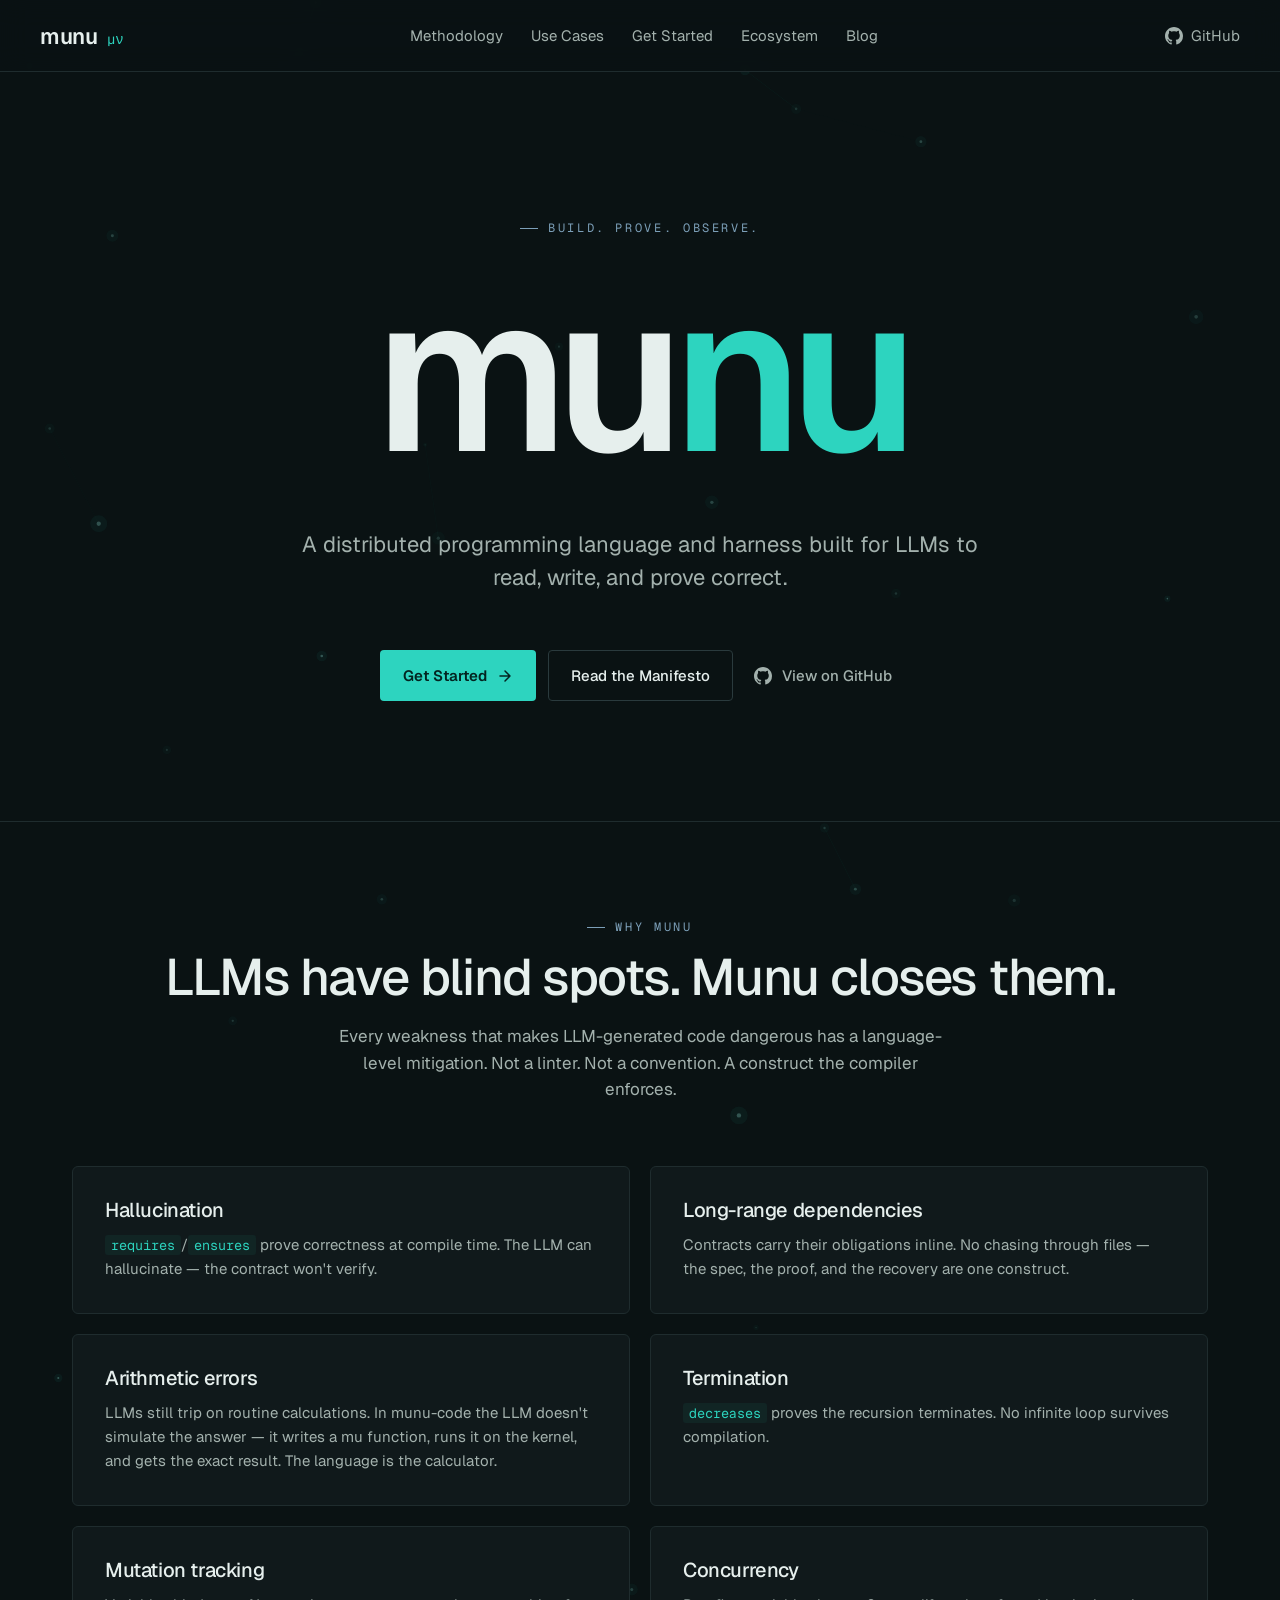
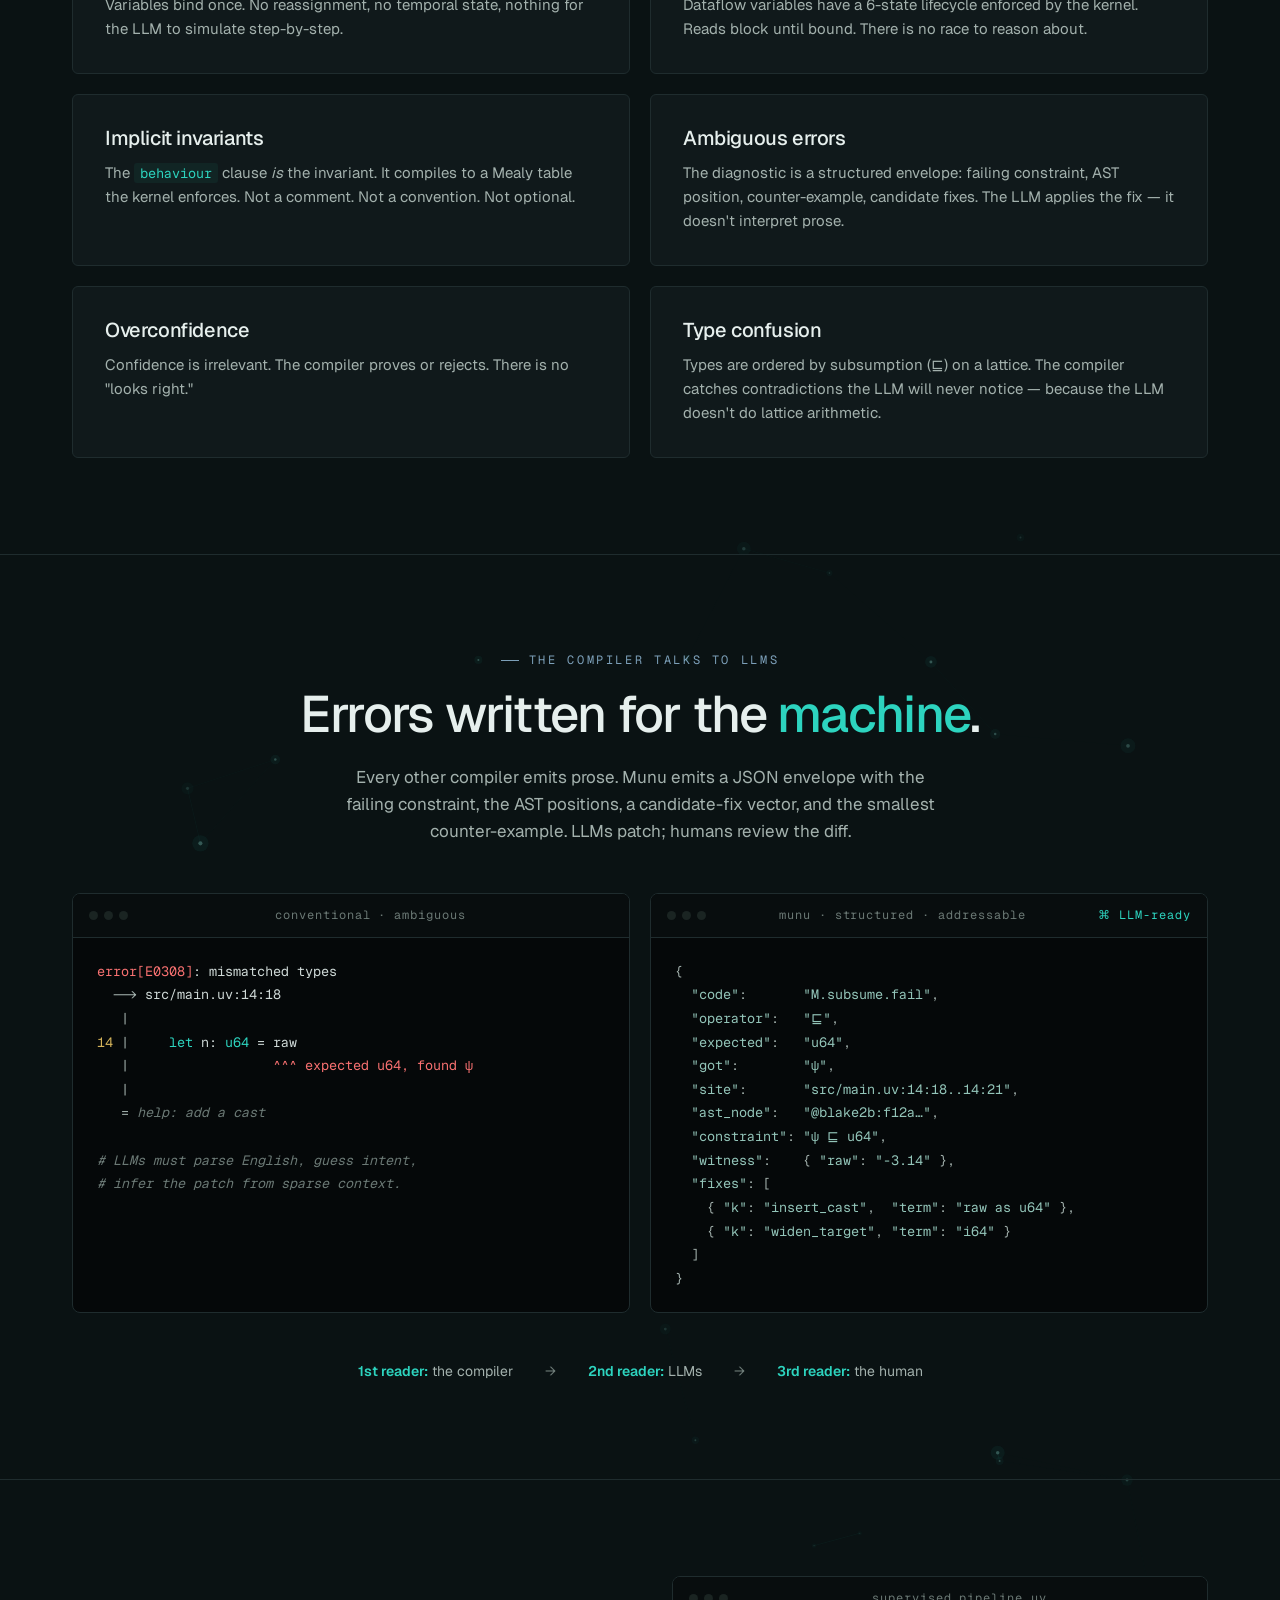
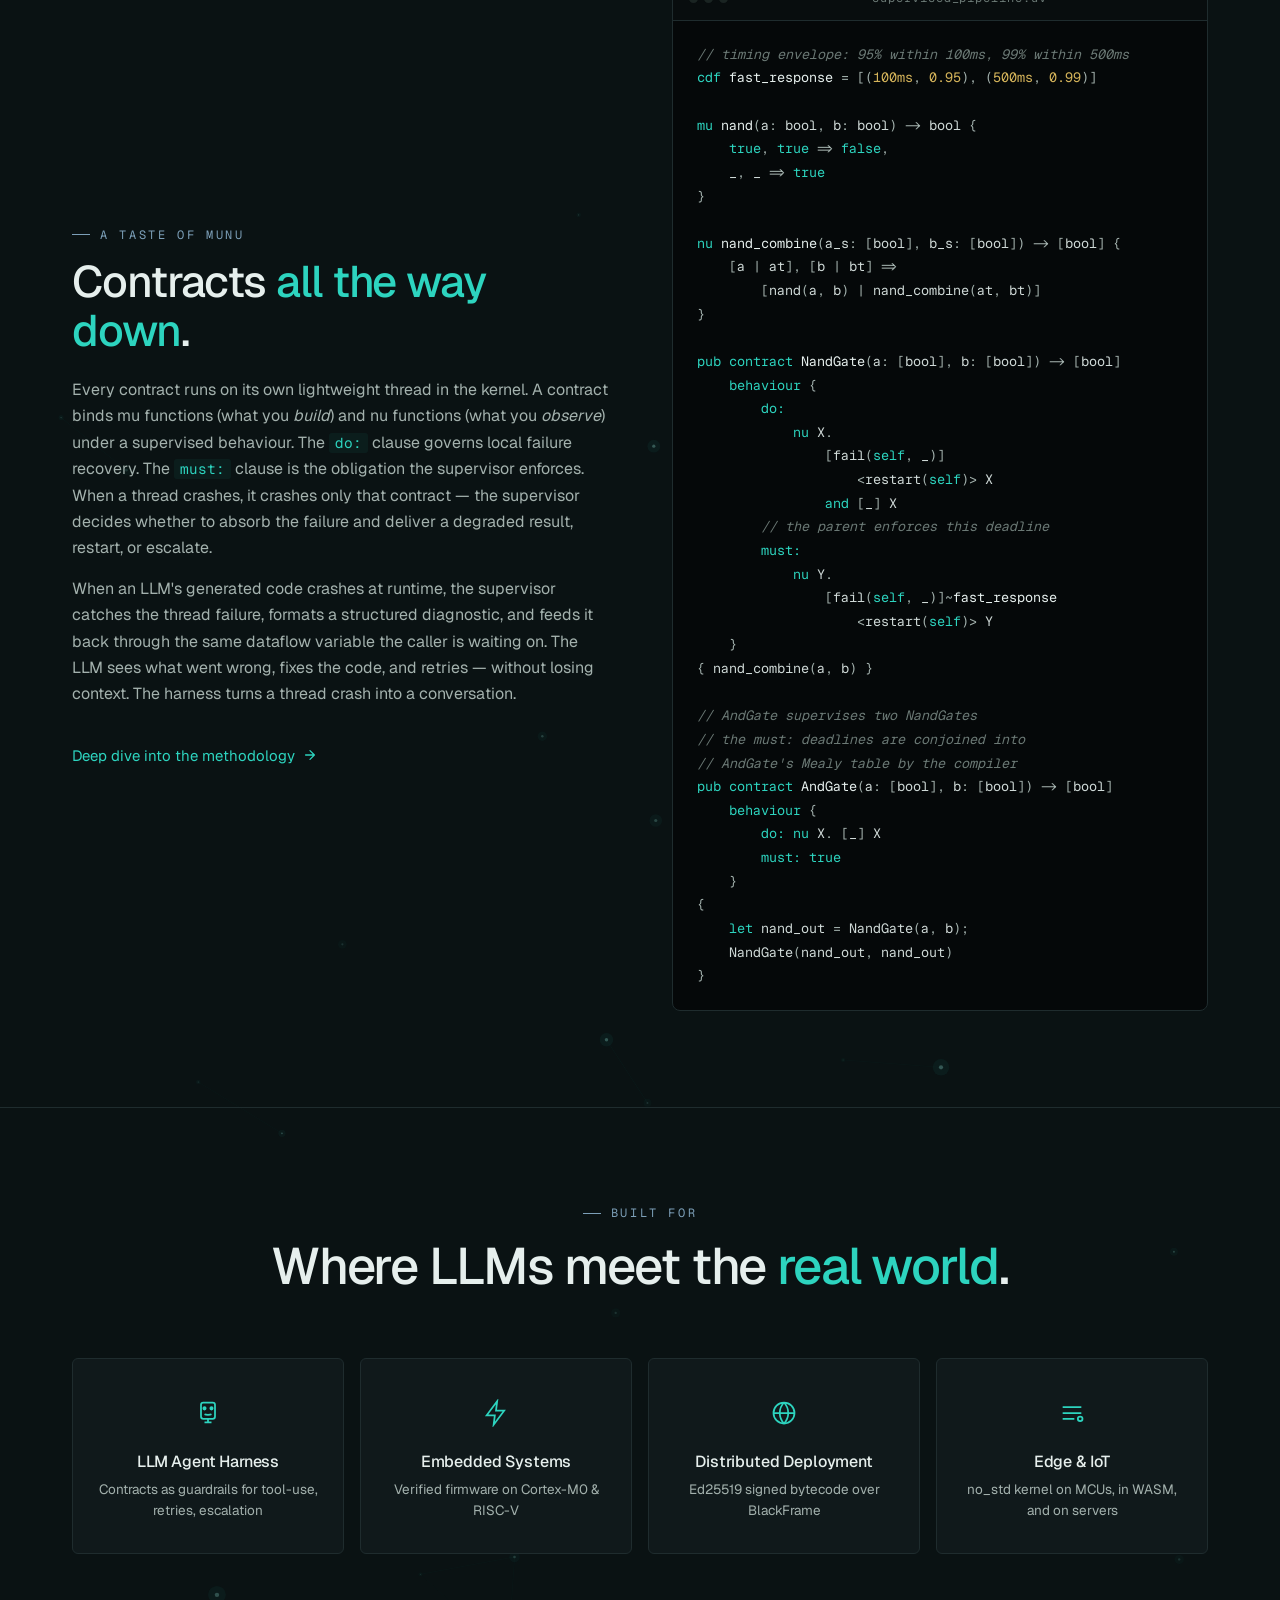
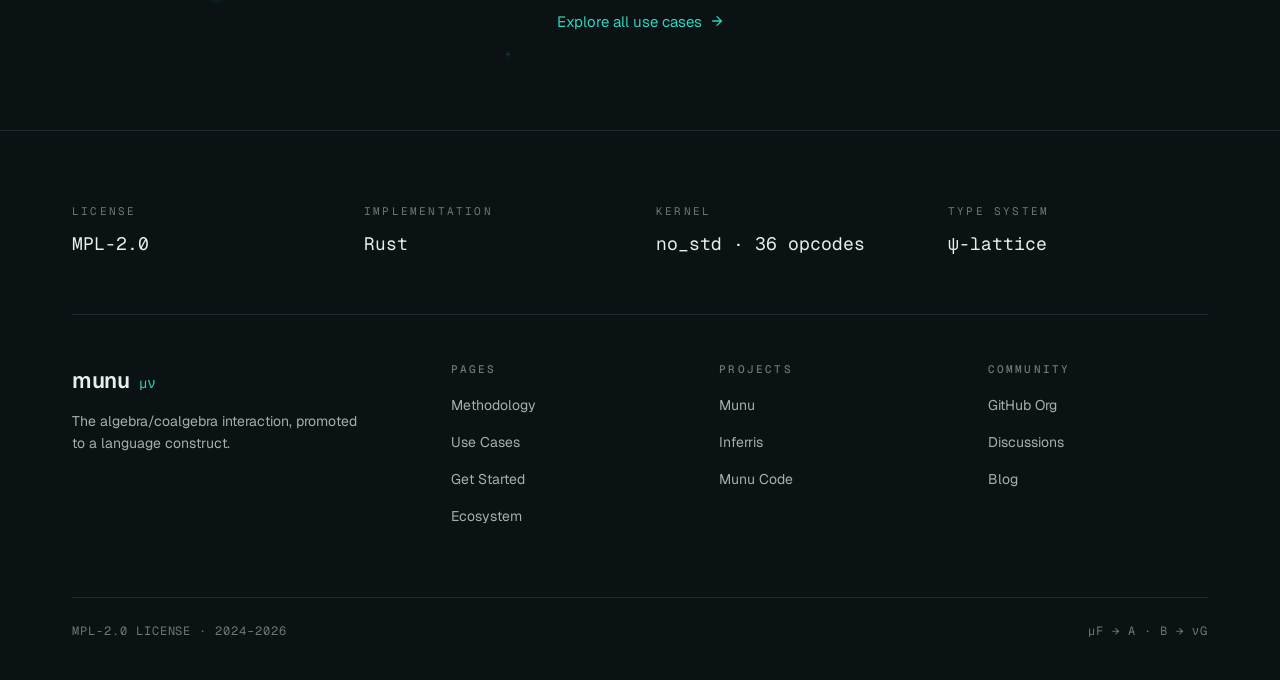
==== commit caf35cfc: "Problem: hero lede did not mention distributed nature of the language Solution: add distributed to t" ====
--- a/index.html
+++ b/index.html
@@ -160,7 +160,7 @@
       <div class="eyebrow center fade-up">Build. Prove. Observe.</div>
       <h1 class="wordmark fade-up d1"><span class="mu">mu</span><span class="nu">nu</span></h1>
       <p class="lede fade-up d2">
-        A programming language and harness built for LLMs to read, write, and prove correct.
+        A distributed programming language and harness built for LLMs to read, write, and prove correct.
       </p>
       <div class="cta-row fade-up d3">
         <a class="btn btn-primary" href="get-started.html">
--- a/assets/styles.css
+++ b/assets/styles.css
@@ -81,7 +81,7 @@
   z-index: 50;
   backdrop-filter: blur(14px);
   -webkit-backdrop-filter: blur(14px);
-  background: rgba(10, 18, 19, 0.78);
+  background: rgba(10, 18, 19, 0.95);
   border-bottom: 1px solid var(--border);
 }
 .nav {
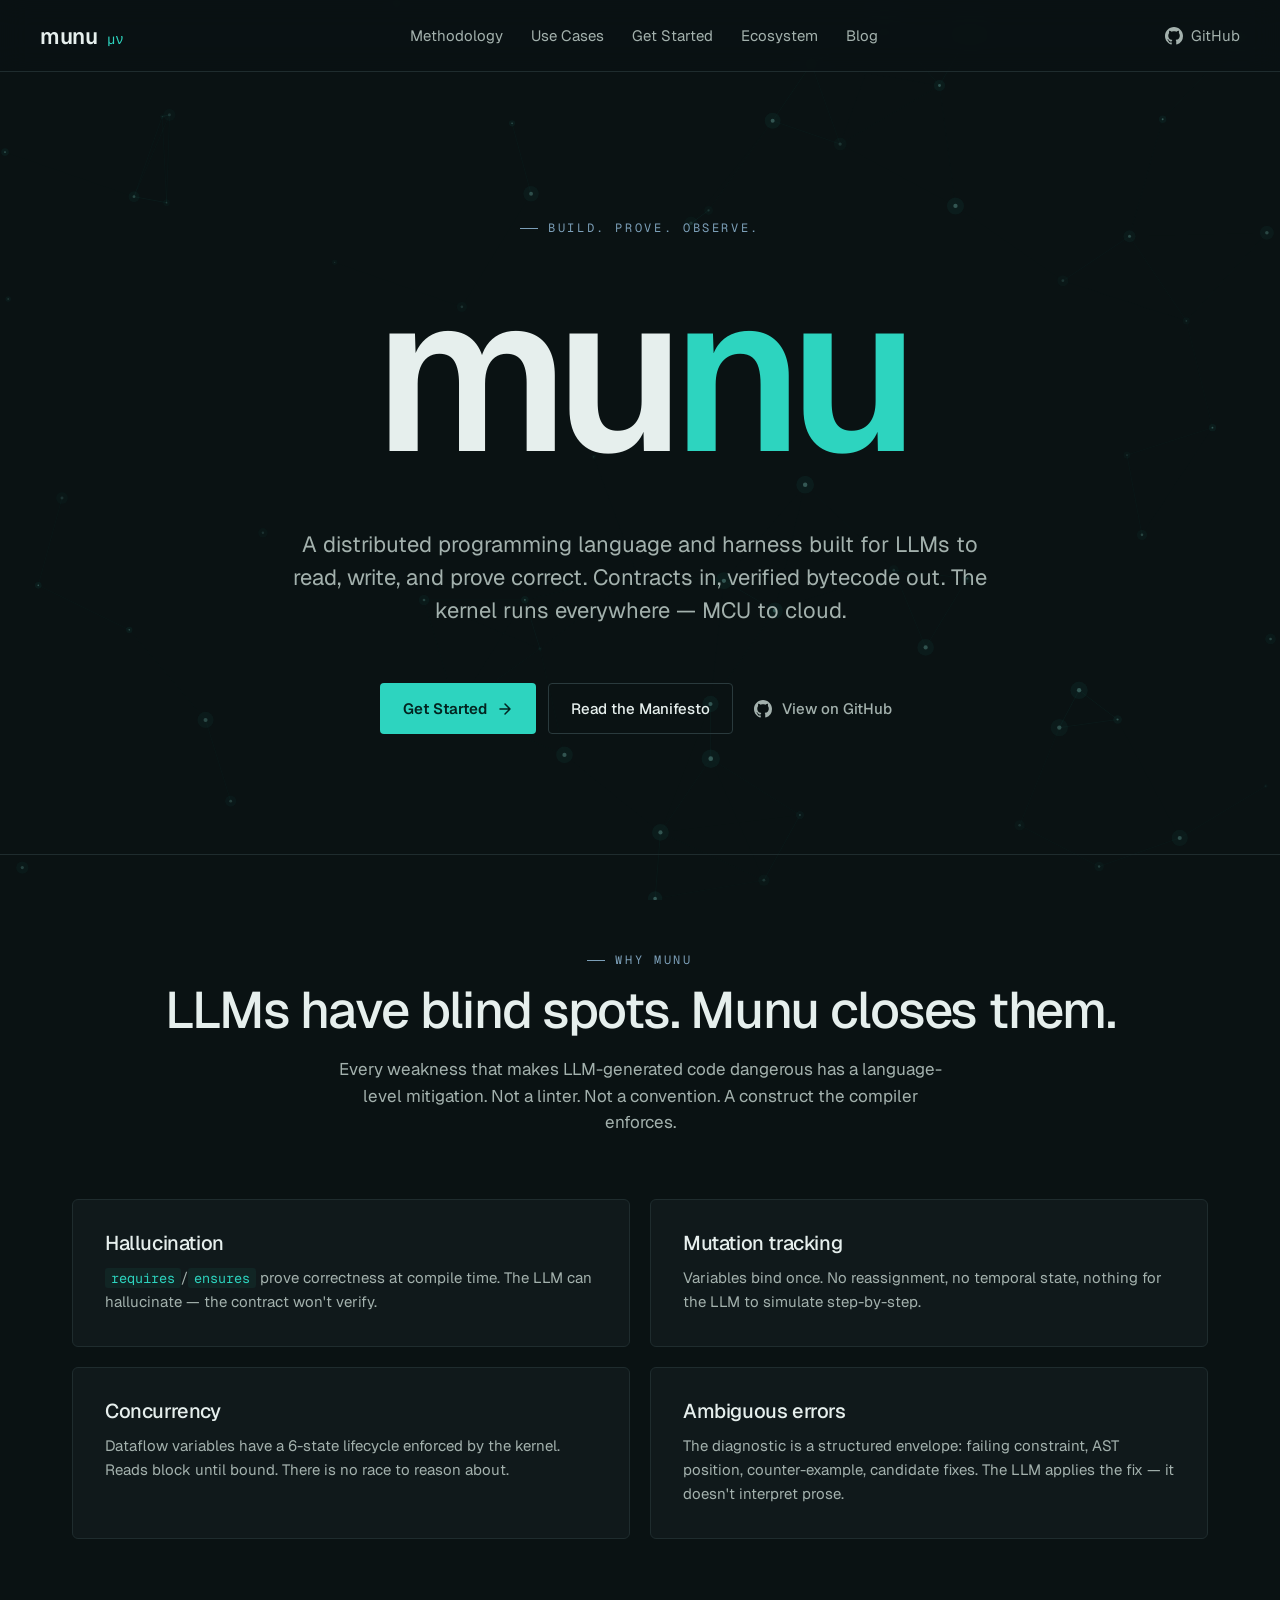
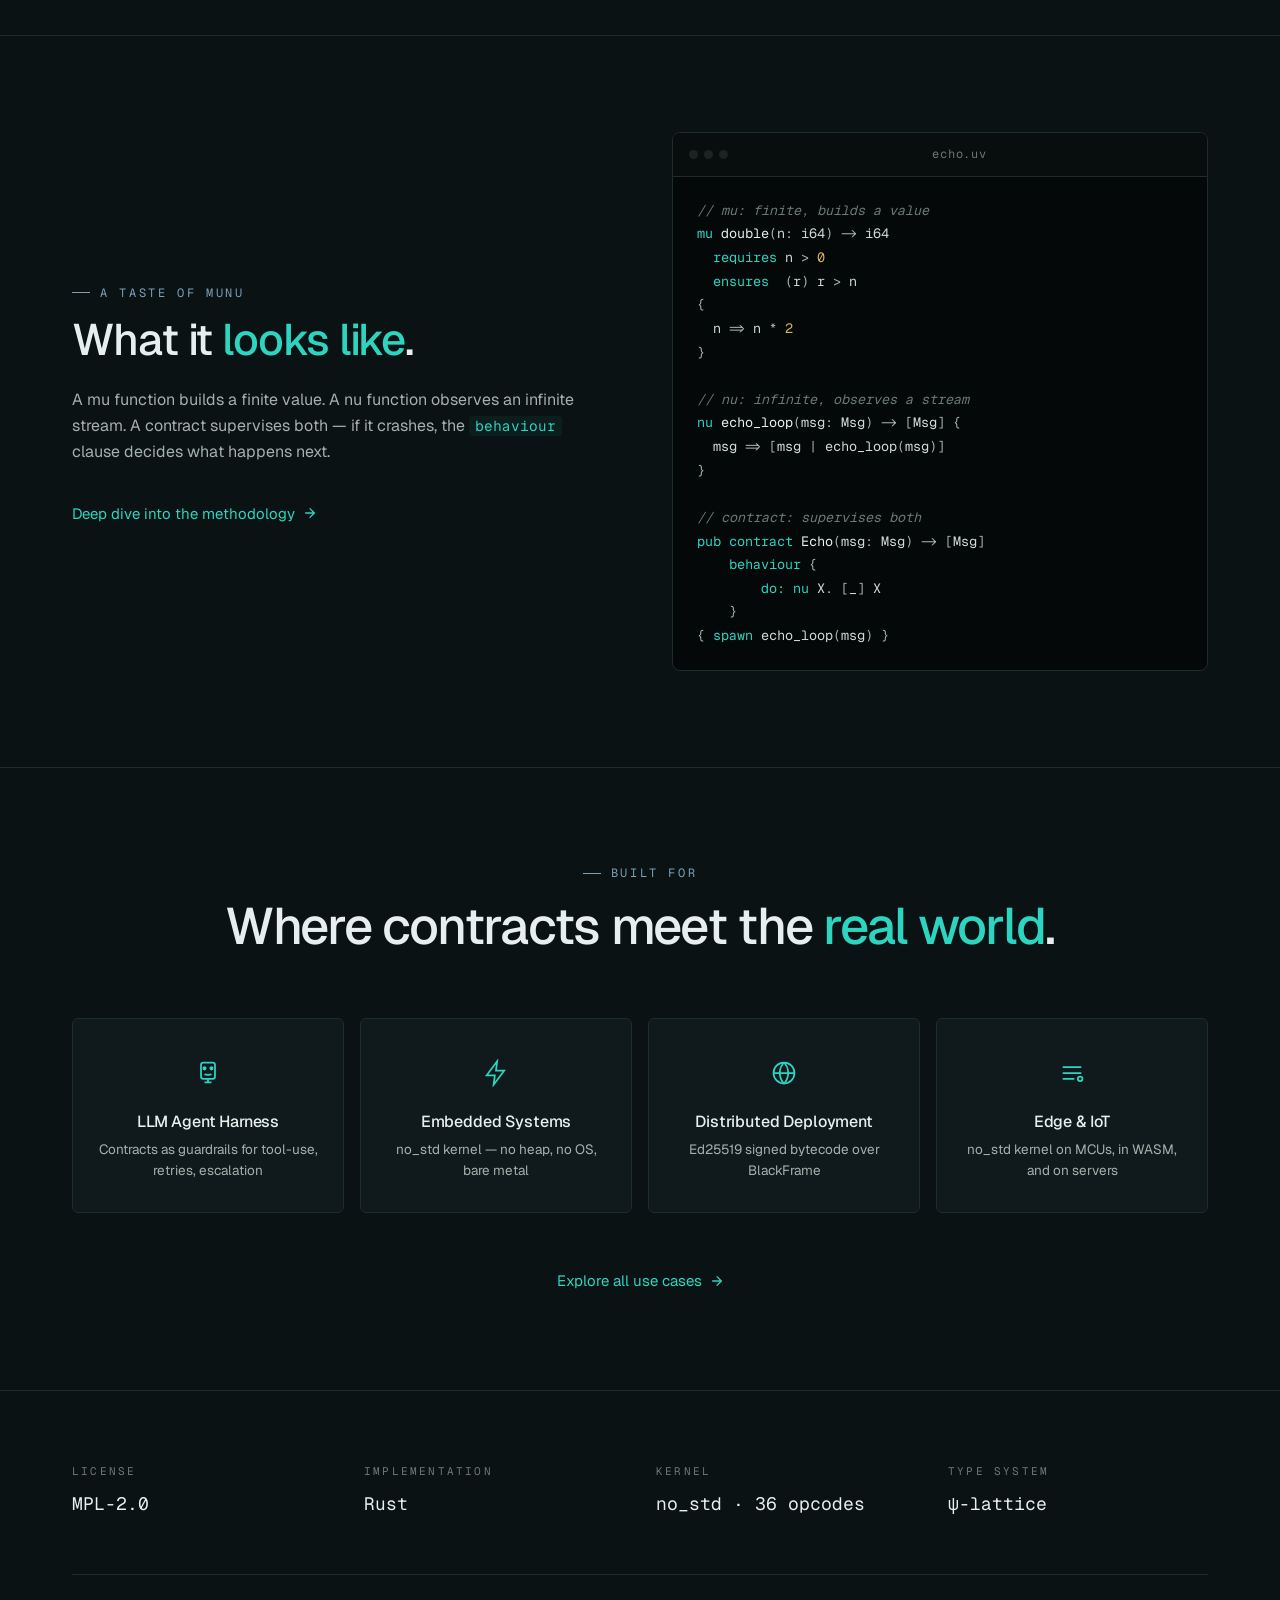
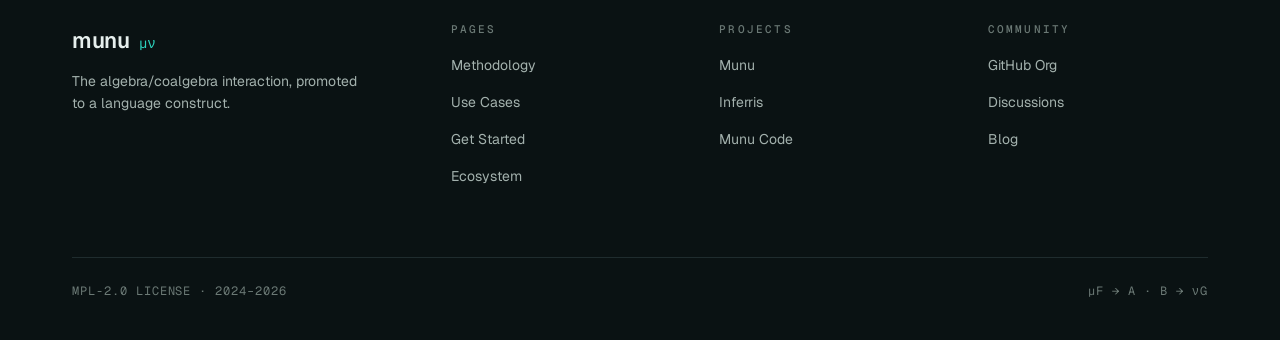
==== commit 99d9dca4: "Problem: index page had too many cards, dense taste section, and no grounding sentence. Methodology " ====
--- a/index.html
+++ b/index.html
@@ -161,6 +161,7 @@
       <h1 class="wordmark fade-up d1"><span class="mu">mu</span><span class="nu">nu</span></h1>
       <p class="lede fade-up d2">
         A distributed programming language and harness built for LLMs to read, write, and prove correct.
+        Contracts in, verified bytecode out. The kernel runs everywhere — MCU to cloud.
       </p>
       <div class="cta-row fade-up d3">
         <a class="btn btn-primary" href="get-started.html">
@@ -190,18 +191,6 @@
           <p><code>requires</code>/<code>ensures</code> prove correctness at compile time. The LLM can hallucinate — the contract won't verify.</p>
         </div>
         <div class="card">
-          <h3>Long-range dependencies</h3>
-          <p>Contracts carry their obligations inline. No chasing through files — the spec, the proof, and the recovery are one construct.</p>
-        </div>
-        <div class="card">
-          <h3>Arithmetic errors</h3>
-          <p>LLMs still trip on routine calculations. In munu-code the LLM doesn't simulate the answer — it writes a mu function, runs it on the kernel, and gets the exact result. The language is the calculator.</p>
-        </div>
-        <div class="card">
-          <h3>Termination</h3>
-          <p><code>decreases</code> proves the recursion terminates. No infinite loop survives compilation.</p>
-        </div>
-        <div class="card">
           <h3>Mutation tracking</h3>
           <p>Variables bind once. No reassignment, no temporal state, nothing for the LLM to simulate step-by-step.</p>
         </div>
@@ -210,81 +199,9 @@
           <p>Dataflow variables have a 6-state lifecycle enforced by the kernel. Reads block until bound. There is no race to reason about.</p>
         </div>
         <div class="card">
-          <h3>Implicit invariants</h3>
-          <p>The <code>behaviour</code> clause <em>is</em> the invariant. It compiles to a Mealy table the kernel enforces. Not a comment. Not a convention. Not optional.</p>
-        </div>
-        <div class="card">
           <h3>Ambiguous errors</h3>
           <p>The diagnostic is a structured envelope: failing constraint, AST position, counter-example, candidate fixes. The LLM applies the fix — it doesn't interpret prose.</p>
         </div>
-        <div class="card">
-          <h3>Overconfidence</h3>
-          <p>Confidence is irrelevant. The compiler proves or rejects. There is no "looks right."</p>
-        </div>
-        <div class="card">
-          <h3>Type confusion</h3>
-          <p>Types are ordered by subsumption (⊑) on a lattice. The compiler catches contradictions the LLM will never notice — because the LLM doesn't do lattice arithmetic.</p>
-        </div>
-      </div>
-    </div>
-  </section>
-
-  <section>
-    <div class="container">
-      <div class="section-head" style="margin-bottom: 48px;">
-        <div class="eyebrow center" style="justify-content:center; display:flex;">The Compiler Talks to LLMs</div>
-        <h2>Errors written for the <span class="accent">machine</span>.</h2>
-        <p class="lede">Every other compiler emits prose. Munu emits a JSON envelope with the failing constraint, the AST positions, a candidate-fix vector, and the smallest counter-example. LLMs patch; humans review the diff.</p>
-      </div>
-
-      <div class="grid-2">
-        <div class="code-window">
-          <div class="code-window-head">
-            <div class="dots"><span class="dot"></span><span class="dot"></span><span class="dot"></span></div>
-            <span>conventional · ambiguous</span>
-            <span></span>
-          </div>
-<pre><span class="err">error[E0308]</span>: mismatched types
-  <span class="pn">--&gt;</span> src/main.uv:14:18
-   <span class="pn">|</span>
-<span class="num">14</span> <span class="pn">|</span>     <span class="kw">let</span> n: <span class="kw">u64</span> = raw
-   <span class="pn">|</span>                  <span class="err">^^^ expected u64, found ψ</span>
-   <span class="pn">|</span>
-   <span class="pn">=</span> <span class="com">help: add a cast</span>
-
-<span class="com"># LLMs must parse English, guess intent,
-# infer the patch from sparse context.</span></pre>
-        </div>
-
-        <div class="code-window">
-          <div class="code-window-head">
-            <div class="dots"><span class="dot"></span><span class="dot"></span><span class="dot"></span></div>
-            <span>munu · structured · addressable</span>
-            <span style="color: var(--accent);">⌘ LLM-ready</span>
-          </div>
-<pre><span class="pn">{</span>
-  <span class="str">"code"</span><span class="pn">:</span>       <span class="str">"M.subsume.fail"</span><span class="pn">,</span>
-  <span class="str">"operator"</span><span class="pn">:</span>   <span class="str">"⊑"</span><span class="pn">,</span>
-  <span class="str">"expected"</span><span class="pn">:</span>   <span class="str">"u64"</span><span class="pn">,</span>
-  <span class="str">"got"</span><span class="pn">:</span>        <span class="str">"ψ"</span><span class="pn">,</span>
-  <span class="str">"site"</span><span class="pn">:</span>       <span class="str">"src/main.uv:14:18..14:21"</span><span class="pn">,</span>
-  <span class="str">"ast_node"</span><span class="pn">:</span>   <span class="str">"@blake2b:f12a…"</span><span class="pn">,</span>
-  <span class="str">"constraint"</span><span class="pn">:</span> <span class="str">"ψ ⊑ u64"</span><span class="pn">,</span>
-  <span class="str">"witness"</span><span class="pn">:</span>    <span class="pn">{</span> <span class="str">"raw"</span><span class="pn">:</span> <span class="str">"-3.14"</span> <span class="pn">},</span>
-  <span class="str">"fixes"</span><span class="pn">:</span> <span class="pn">[</span>
-    <span class="pn">{</span> <span class="str">"k"</span><span class="pn">:</span> <span class="str">"insert_cast"</span><span class="pn">,</span>  <span class="str">"term"</span><span class="pn">:</span> <span class="str">"raw as u64"</span> <span class="pn">},</span>
-    <span class="pn">{</span> <span class="str">"k"</span><span class="pn">:</span> <span class="str">"widen_target"</span><span class="pn">,</span> <span class="str">"term"</span><span class="pn">:</span> <span class="str">"i64"</span> <span class="pn">}</span>
-  <span class="pn">]</span>
-<span class="pn">}</span></pre>
-        </div>
-      </div>
-
-      <div class="row center mt-48" style="gap: 32px; color: var(--text-mute); font-size: 14px;">
-        <span><span style="color: var(--accent); font-weight: 600;">1st reader:</span> the compiler</span>
-        <span style="color: var(--text-dim);">→</span>
-        <span><span style="color: var(--accent); font-weight: 600;">2nd reader:</span> LLMs</span>
-        <span style="color: var(--text-dim);">→</span>
-        <span><span style="color: var(--accent); font-weight: 600;">3rd reader:</span> the human</span>
       </div>
     </div>
   </section>
@@ -294,9 +211,8 @@
       <div class="taste-grid">
         <div>
           <div class="eyebrow">A taste of Munu</div>
-          <h2>Contracts <span class="accent">all the way down</span>.</h2>
-          <p>Every contract runs on its own lightweight thread in the kernel. A contract binds mu functions (what you <em>build</em>) and nu functions (what you <em>observe</em>) under a supervised behaviour. The <code>do:</code> clause governs local failure recovery. The <code>must:</code> clause is the obligation the supervisor enforces. When a thread crashes, it crashes only that contract — the supervisor decides whether to absorb the failure and deliver a degraded result, restart, or escalate.</p>
-          <p>When an LLM's generated code crashes at runtime, the supervisor catches the thread failure, formats a structured diagnostic, and feeds it back through the same dataflow variable the caller is waiting on. The LLM sees what went wrong, fixes the code, and retries — without losing context. The harness turns a thread crash into a conversation.</p>
+          <h2>What it <span class="accent">looks like</span>.</h2>
+          <p>A mu function builds a finite value. A nu function observes an infinite stream. A contract supervises both — if it crashes, the <code>behaviour</code> clause decides what happens next.</p>
           <a class="deep" href="methodology.html">
             Deep dive into the methodology
             <svg width="14" height="14" viewBox="0 0 16 16" fill="none"><path d="M3 8h10M8 3l5 5-5 5" stroke="currentColor" stroke-width="1.5" stroke-linecap="round" stroke-linejoin="round"/></svg>
@@ -306,49 +222,28 @@
         <div class="code-window">
           <div class="code-window-head">
             <div class="dots"><span class="dot"></span><span class="dot"></span><span class="dot"></span></div>
-            <span>supervised_pipeline.uv</span>
+            <span>echo.uv</span>
             <span></span>
           </div>
-<pre><span class="com">// timing envelope: 95% within 100ms, 99% within 500ms</span>
-<span class="kw">cdf</span> <span class="fn">fast_response</span> <span class="pn">=</span> <span class="pn">[(</span><span class="num">100ms</span><span class="pn">,</span> <span class="num">0.95</span><span class="pn">),</span> <span class="pn">(</span><span class="num">500ms</span><span class="pn">,</span> <span class="num">0.99</span><span class="pn">)]</span>
-
-<span class="kw">mu</span> <span class="fn">nand</span><span class="pn">(</span>a<span class="pn">:</span> bool<span class="pn">,</span> b<span class="pn">:</span> bool<span class="pn">)</span> <span class="pn">-&gt;</span> bool <span class="pn">{</span>
-    <span class="kw">true</span><span class="pn">,</span> <span class="kw">true</span> <span class="pn">=&gt;</span> <span class="kw">false</span><span class="pn">,</span>
-    _<span class="pn">,</span> _ <span class="pn">=&gt;</span> <span class="kw">true</span>
+<pre><span class="com">// mu: finite, builds a value</span>
+<span class="kw">mu</span> <span class="fn">double</span><span class="pn">(</span>n<span class="pn">:</span> i64<span class="pn">)</span> <span class="pn">-&gt;</span> i64
+  <span class="kw">requires</span> n <span class="pn">&gt;</span> <span class="num">0</span>
+  <span class="kw">ensures</span>  <span class="pn">(</span>r<span class="pn">)</span> r <span class="pn">&gt;</span> n
+<span class="pn">{</span>
+  n <span class="pn">=&gt;</span> n <span class="pn">*</span> <span class="num">2</span>
 <span class="pn">}</span>
 
-<span class="kw">nu</span> <span class="fn">nand_combine</span><span class="pn">(</span>a_s<span class="pn">:</span> <span class="pn">[</span>bool<span class="pn">],</span> b_s<span class="pn">:</span> <span class="pn">[</span>bool<span class="pn">])</span> <span class="pn">-&gt;</span> <span class="pn">[</span>bool<span class="pn">]</span> <span class="pn">{</span>
-    <span class="pn">[</span>a <span class="pn">|</span> at<span class="pn">],</span> <span class="pn">[</span>b <span class="pn">|</span> bt<span class="pn">]</span> <span class="pn">=&gt;</span>
-        <span class="pn">[</span>nand<span class="pn">(</span>a<span class="pn">,</span> b<span class="pn">)</span> <span class="pn">|</span> nand_combine<span class="pn">(</span>at<span class="pn">,</span> bt<span class="pn">)]</span>
+<span class="com">// nu: infinite, observes a stream</span>
+<span class="kw">nu</span> <span class="fn">echo_loop</span><span class="pn">(</span>msg<span class="pn">:</span> Msg<span class="pn">)</span> <span class="pn">-&gt;</span> <span class="pn">[</span>Msg<span class="pn">]</span> <span class="pn">{</span>
+  msg <span class="pn">=&gt;</span> <span class="pn">[</span>msg <span class="pn">|</span> echo_loop<span class="pn">(</span>msg<span class="pn">)]</span>
 <span class="pn">}</span>
 
-<span class="kw">pub contract</span> <span class="fn">NandGate</span><span class="pn">(</span>a<span class="pn">:</span> <span class="pn">[</span>bool<span class="pn">],</span> b<span class="pn">:</span> <span class="pn">[</span>bool<span class="pn">])</span> <span class="pn">-&gt;</span> <span class="pn">[</span>bool<span class="pn">]</span>
-    <span class="kw">behaviour</span> <span class="pn">{</span>
-        <span class="kw">do:</span>
-            <span class="kw">nu</span> X<span class="pn">.</span>
-                <span class="pn">[</span>fail<span class="pn">(</span><span class="kw">self</span><span class="pn">,</span> _<span class="pn">)]</span>
-                    <span class="pn">&lt;</span>restart<span class="pn">(</span><span class="kw">self</span><span class="pn">)&gt;</span> X
-                <span class="kw">and</span> <span class="pn">[</span>_<span class="pn">]</span> X
-        <span class="com">// the parent enforces this deadline</span>
-        <span class="kw">must:</span>
-            <span class="kw">nu</span> Y<span class="pn">.</span>
-                <span class="pn">[</span>fail<span class="pn">(</span><span class="kw">self</span><span class="pn">,</span> _<span class="pn">)]</span><span class="pn">~</span><span class="fn">fast_response</span>
-                    <span class="pn">&lt;</span>restart<span class="pn">(</span><span class="kw">self</span><span class="pn">)&gt;</span> Y
-    <span class="pn">}</span>
-<span class="pn">{</span> nand_combine<span class="pn">(</span>a<span class="pn">,</span> b<span class="pn">)</span> <span class="pn">}</span>
-
-<span class="com">// AndGate supervises two NandGates</span>
-<span class="com">// the must: deadlines are conjoined into</span>
-<span class="com">// AndGate's Mealy table by the compiler</span>
-<span class="kw">pub contract</span> <span class="fn">AndGate</span><span class="pn">(</span>a<span class="pn">:</span> <span class="pn">[</span>bool<span class="pn">],</span> b<span class="pn">:</span> <span class="pn">[</span>bool<span class="pn">])</span> <span class="pn">-&gt;</span> <span class="pn">[</span>bool<span class="pn">]</span>
+<span class="com">// contract: supervises both</span>
+<span class="kw">pub contract</span> <span class="fn">Echo</span><span class="pn">(</span>msg<span class="pn">:</span> Msg<span class="pn">)</span> <span class="pn">-&gt;</span> <span class="pn">[</span>Msg<span class="pn">]</span>
     <span class="kw">behaviour</span> <span class="pn">{</span>
         <span class="kw">do:</span> <span class="kw">nu</span> X<span class="pn">.</span> <span class="pn">[</span>_<span class="pn">]</span> X
-        <span class="kw">must:</span> <span class="kw">true</span>
     <span class="pn">}</span>
-<span class="pn">{</span>
-    <span class="kw">let</span> nand_out <span class="pn">=</span> NandGate<span class="pn">(</span>a<span class="pn">,</span> b<span class="pn">);</span>
-    NandGate<span class="pn">(</span>nand_out<span class="pn">,</span> nand_out<span class="pn">)</span>
-<span class="pn">}</span></pre>
+<span class="pn">{</span> <span class="kw">spawn</span> echo_loop<span class="pn">(</span>msg<span class="pn">)</span> <span class="pn">}</span></pre>
         </div>
       </div>
     </div>
@@ -358,7 +253,7 @@
     <div class="container">
       <div class="section-head">
         <div class="eyebrow center" style="justify-content:center; display:flex;">Built For</div>
-        <h2>Where LLMs meet the <span class="accent">real world</span>.</h2>
+        <h2>Where contracts meet the <span class="accent">real world</span>.</h2>
       </div>
 
       <div class="uc-grid">
@@ -374,7 +269,7 @@
             <svg width="28" height="28" viewBox="0 0 24 24" fill="none" stroke="currentColor" stroke-width="1.5"><path d="M13 2 4 14h7l-1 8 9-12h-7l1-8Z"/></svg>
           </div>
           <h4>Embedded Systems</h4>
-          <p>Verified firmware on Cortex-M0 &amp; RISC-V</p>
+          <p>no_std kernel — no heap, no OS, bare metal</p>
         </div>
         <div class="uc-card">
           <div class="uc-icon">
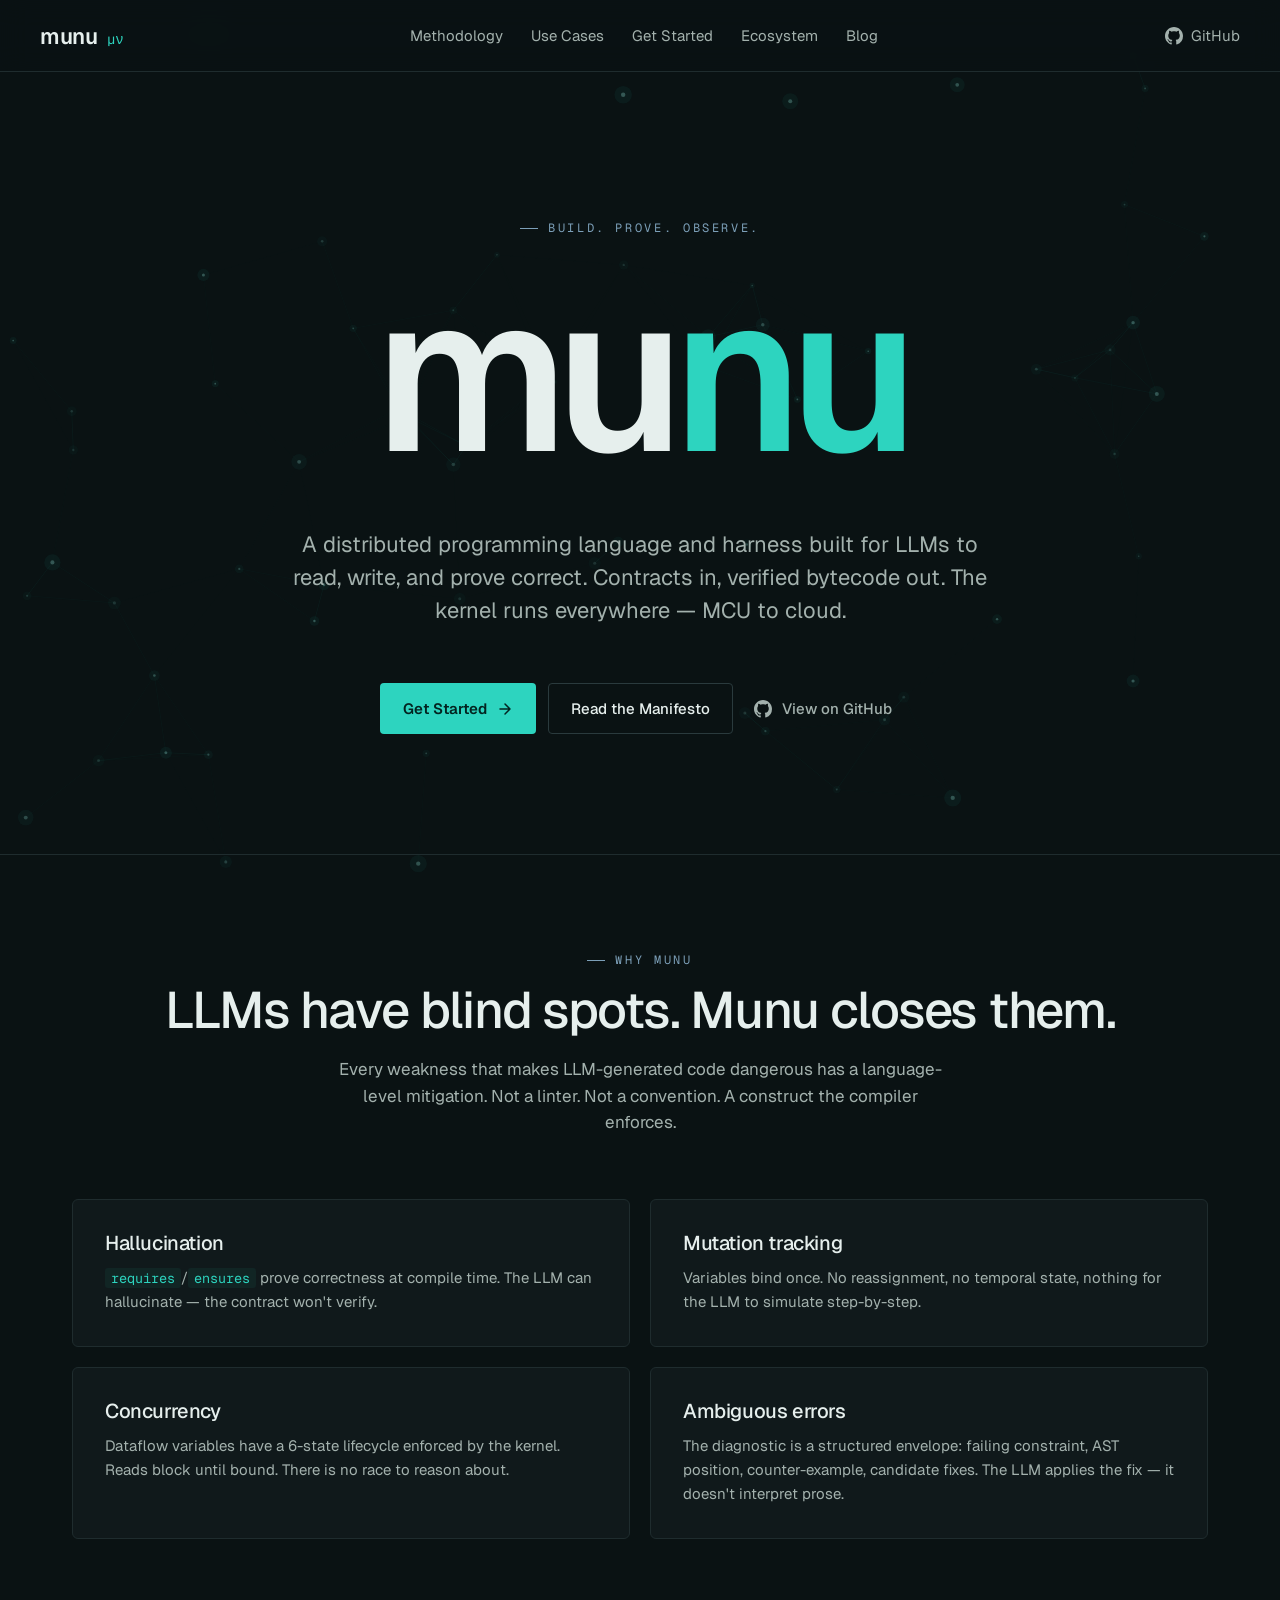
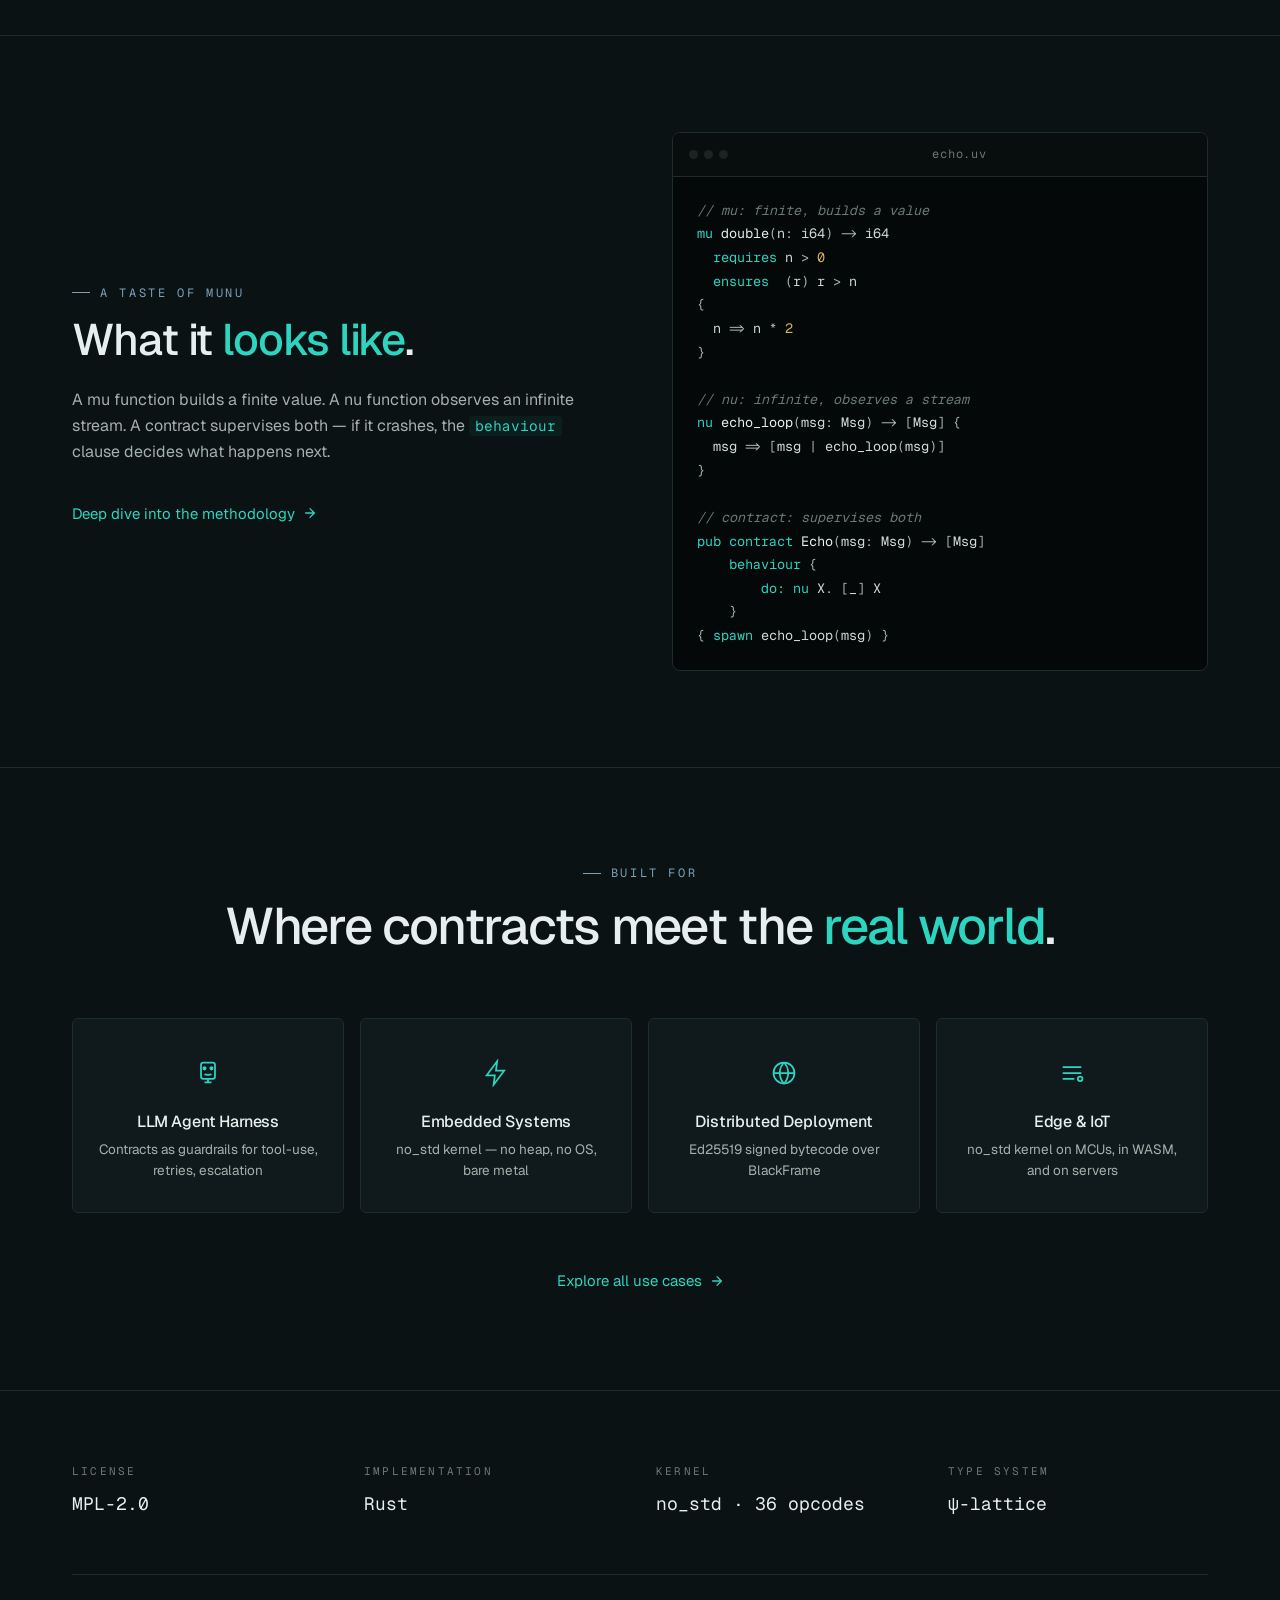
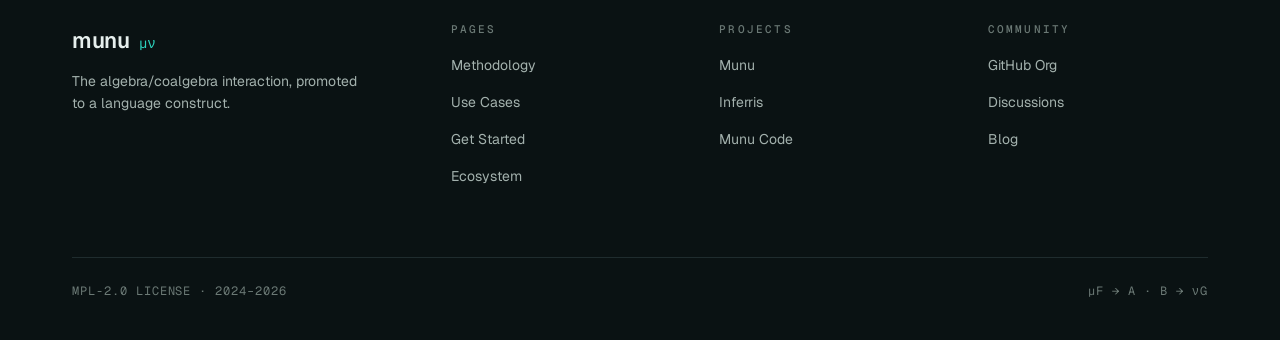
==== commit 2c408be6: "Problem: no favicon, nav links inaccessible on mobile, no social/SEO meta tags Solution: add SVG fav" ====
--- a/index.html
+++ b/index.html
@@ -4,6 +4,16 @@
 <meta charset="utf-8" />
 <meta name="viewport" content="width=device-width,initial-scale=1" />
 <title>Munu — Build. Prove. Observe.</title>
+<link rel="icon" href="assets/favicon.svg" type="image/svg+xml" />
+<meta name="description" content="Munu is a distributed programming language built for LLMs to read, write, and prove correct. Contracts in, verified bytecode out. The kernel runs everywhere." />
+<meta property="og:type" content="website" />
+<meta property="og:title" content="Munu — Build. Prove. Observe." />
+<meta property="og:description" content="A distributed programming language built for LLMs to read, write, and prove correct. Contracts in, verified bytecode out." />
+<meta property="og:url" content="https://munu.hk/" />
+<meta property="og:site_name" content="Munu" />
+<meta name="twitter:card" content="summary" />
+<meta name="twitter:title" content="Munu — Build. Prove. Observe." />
+<meta name="twitter:description" content="A distributed programming language built for LLMs to read, write, and prove correct. Contracts in, verified bytecode out." />
 <link rel="preconnect" href="https://fonts.googleapis.com" />
 <link rel="preconnect" href="https://fonts.gstatic.com" crossorigin />
 <link href="https://fonts.googleapis.com/css2?family=Geist:wght@300;400;500;600;700&family=Geist+Mono:wght@400;500&display=swap" rel="stylesheet" />
--- a/assets/styles.css
+++ b/assets/styles.css
@@ -307,8 +307,38 @@
 }
 @media (max-width: 600px) {
   .grid-3, .grid-4 { grid-template-columns: 1fr; }
-  .nav-links { display: none; }
-}
+  .nav-links {
+    display: none;
+    flex-direction: column;
+    position: absolute;
+    top: 100%;
+    left: 0;
+    right: 0;
+    background: rgba(10, 18, 19, 0.98);
+    backdrop-filter: blur(14px);
+    -webkit-backdrop-filter: blur(14px);
+    border-bottom: 1px solid var(--border);
+    padding: 16px 40px 24px;
+    gap: 4px;
+  }
+  .nav-links.open { display: flex; }
+  .nav-links a { padding: 10px 0; font-size: 16px; }
+  .nav-right { display: none; }
+  .nav-toggle { display: flex; }
+}
+
+.nav-toggle {
+  display: none;
+  align-items: center;
+  justify-content: center;
+  background: none;
+  border: none;
+  color: var(--text-mute);
+  cursor: pointer;
+  padding: 4px;
+  margin-left: auto;
+}
+.nav-toggle:hover { color: var(--text); }
 
 .code-block {
   background: #050809;
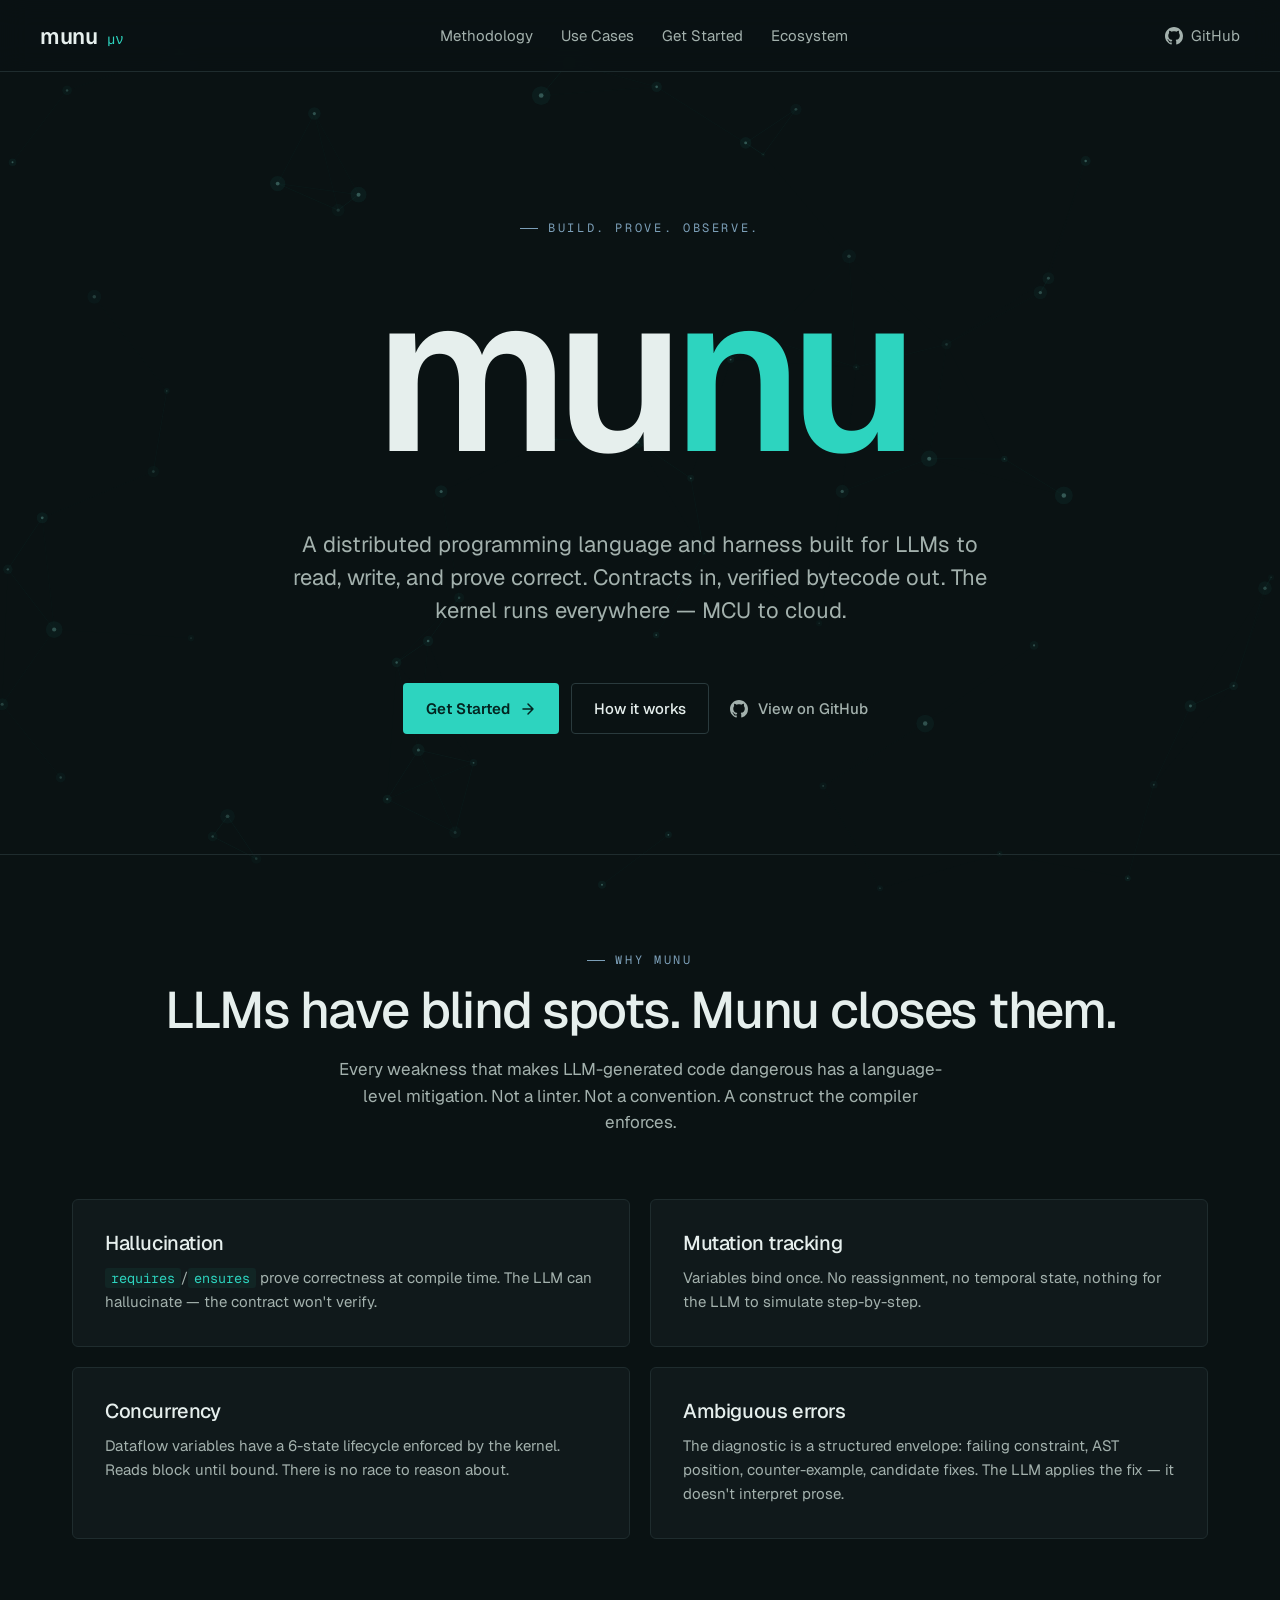
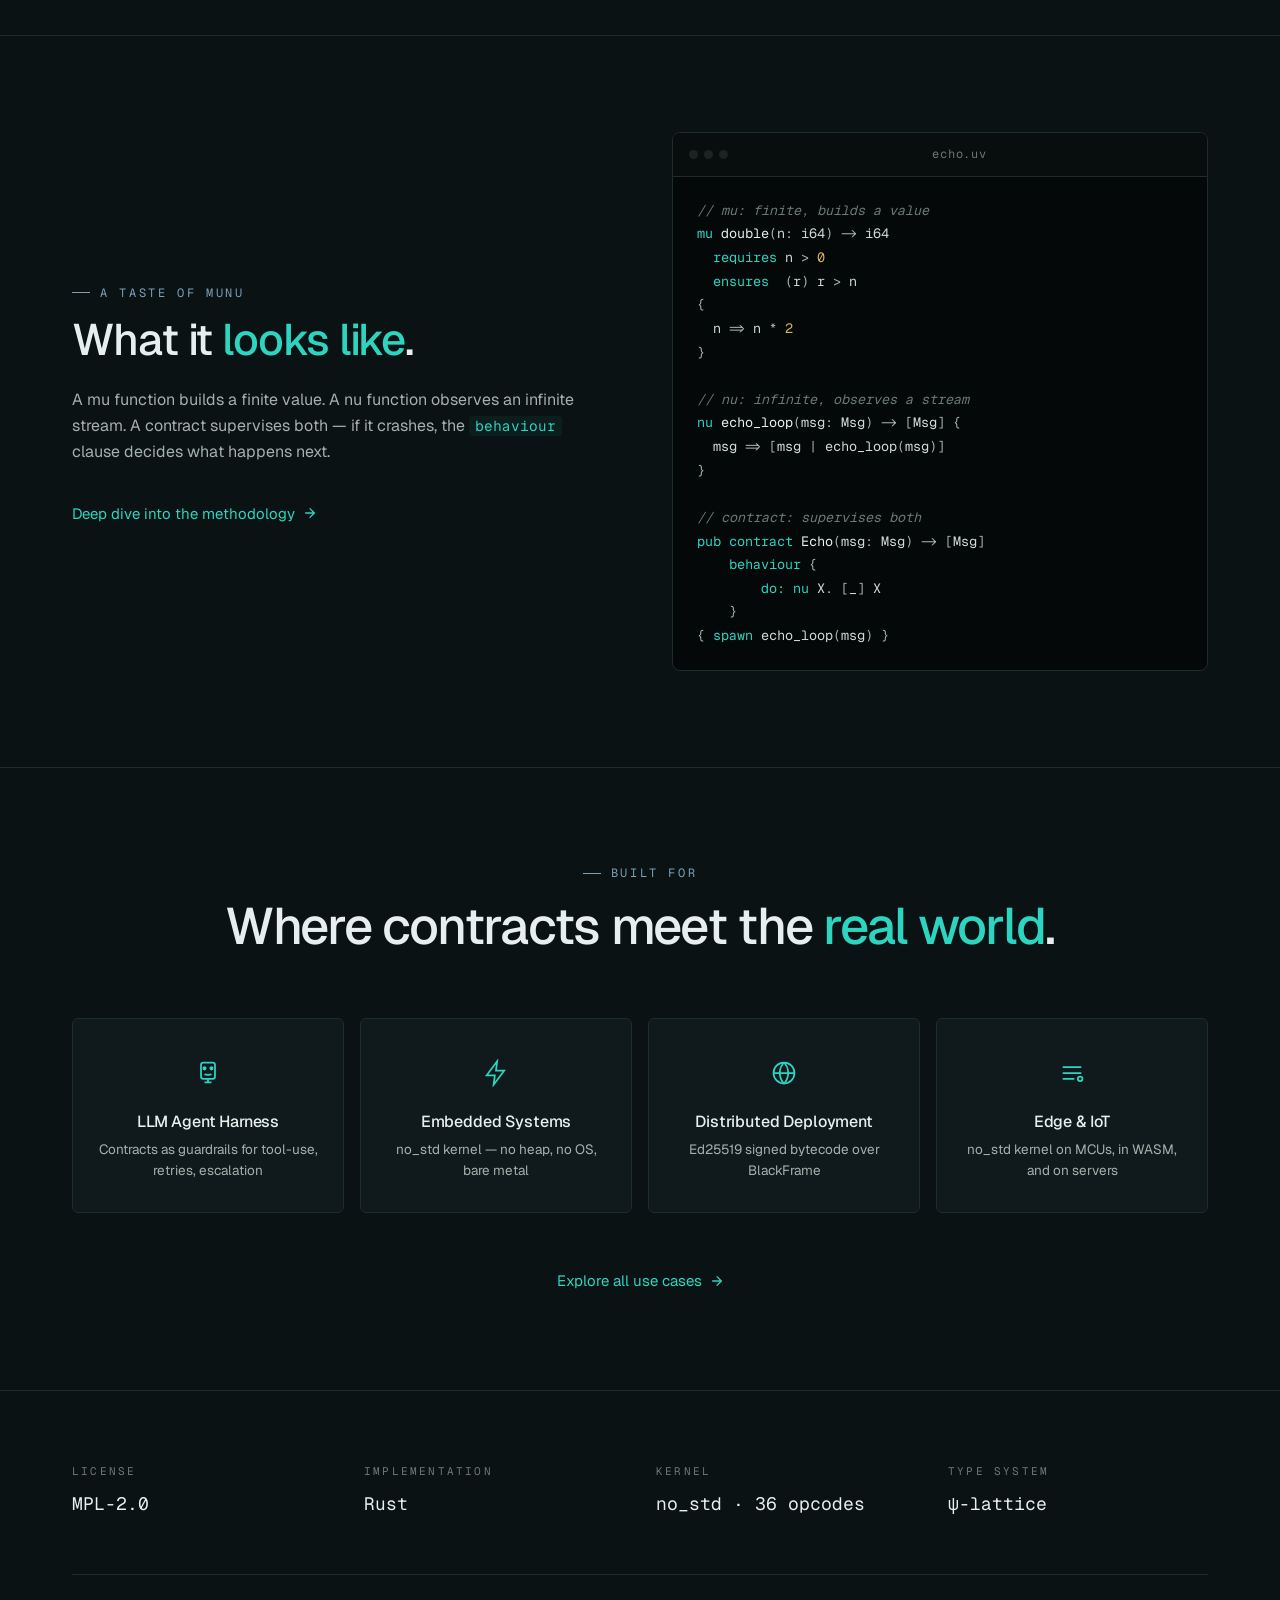
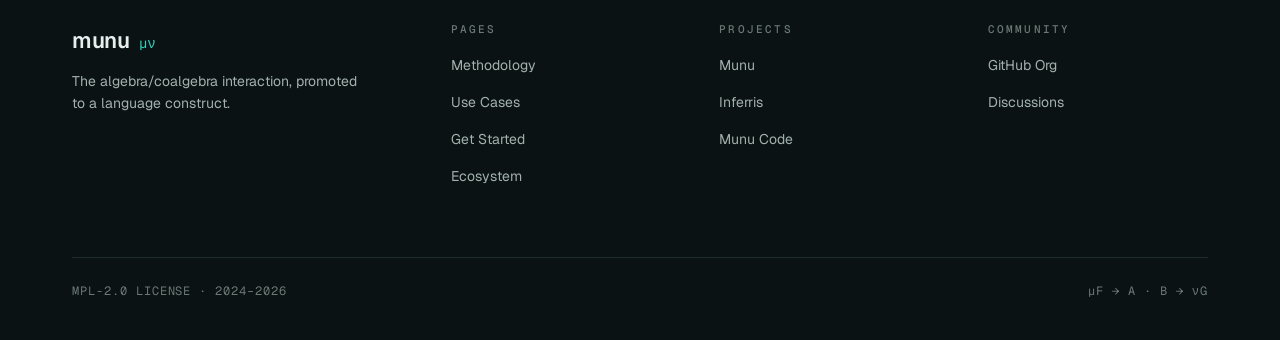
==== commit 213c2cb1: "Problem: CTA copy too strong, Get Started page missing overview, Use Cases had unverified claims and" ====
--- a/index.html
+++ b/index.html
@@ -180,7 +180,7 @@
             <path d="M3 8h10M8 3l5 5-5 5" stroke="currentColor" stroke-width="1.5" stroke-linecap="round" stroke-linejoin="round"/>
           </svg>
         </a>
-        <a class="btn btn-secondary" href="methodology.html">Read the Manifesto</a>
+        <a class="btn btn-secondary" href="methodology.html">How it works</a>
         <a class="btn btn-ghost" href="https://github.com/munu-systems">
           <svg width="18" height="18" viewBox="0 0 16 16" fill="currentColor"><path d="M8 0C3.58 0 0 3.58 0 8c0 3.54 2.29 6.53 5.47 7.59.4.07.55-.17.55-.38 0-.19-.01-.82-.01-1.49-2.01.37-2.53-.49-2.69-.94-.09-.23-.48-.94-.82-1.13-.28-.15-.68-.52-.01-.53.63-.01 1.08.58 1.23.82.72 1.21 1.87.87 2.33.66.07-.52.28-.87.51-1.07-1.78-.2-3.64-.89-3.64-3.95 0-.87.31-1.59.82-2.15-.08-.2-.36-1.02.08-2.12 0 0 .67-.21 2.2.82.64-.18 1.32-.27 2-.27.68 0 1.36.09 2 .27 1.53-1.04 2.2-.82 2.2-.82.44 1.1.16 1.92.08 2.12.51.56.82 1.27.82 2.15 0 3.07-1.87 3.75-3.65 3.95.29.25.54.73.54 1.48 0 1.07-.01 1.93-.01 2.2 0 .21.15.46.55.38A8.013 8.013 0 0 0 16 8c0-4.42-3.58-8-8-8z"/></svg>
           View on GitHub
--- a/assets/styles.css
+++ b/assets/styles.css
@@ -305,6 +305,22 @@
   .grid-3, .grid-4 { grid-template-columns: 1fr 1fr; }
   .grid-2 { grid-template-columns: 1fr; }
 }
+.nav-toggle {
+  display: none;
+  align-items: center;
+  justify-content: center;
+  background: none;
+  border: none;
+  color: var(--text);
+  cursor: pointer;
+  padding: 8px;
+  margin-left: auto;
+  -webkit-tap-highlight-color: transparent;
+  min-width: 44px;
+  min-height: 44px;
+}
+.nav-toggle:hover { color: var(--accent); }
+
 @media (max-width: 600px) {
   .grid-3, .grid-4 { grid-template-columns: 1fr; }
   .nav-links {
@@ -327,19 +343,6 @@
   .nav-toggle { display: flex; }
 }
 
-.nav-toggle {
-  display: none;
-  align-items: center;
-  justify-content: center;
-  background: none;
-  border: none;
-  color: var(--text-mute);
-  cursor: pointer;
-  padding: 4px;
-  margin-left: auto;
-}
-.nav-toggle:hover { color: var(--text); }
-
 .code-block {
   background: #050809;
   border: 1px solid var(--border);
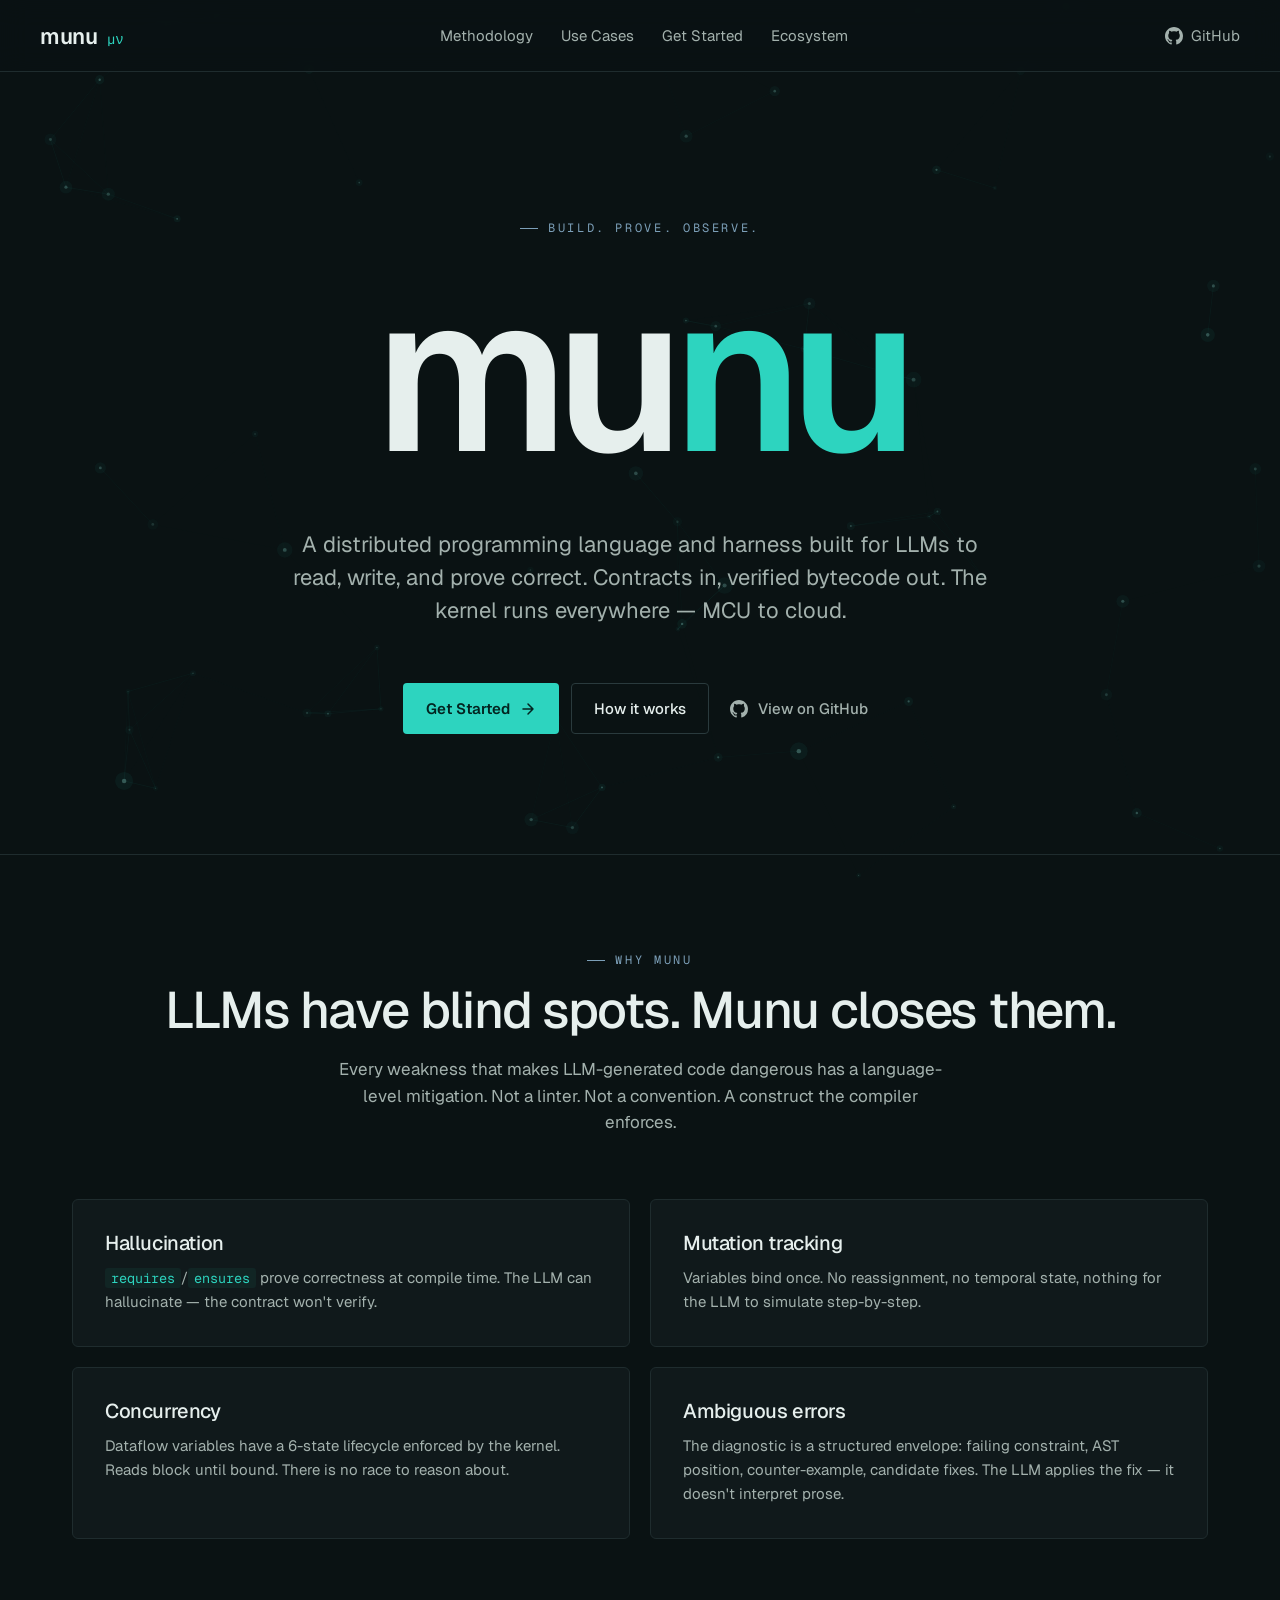
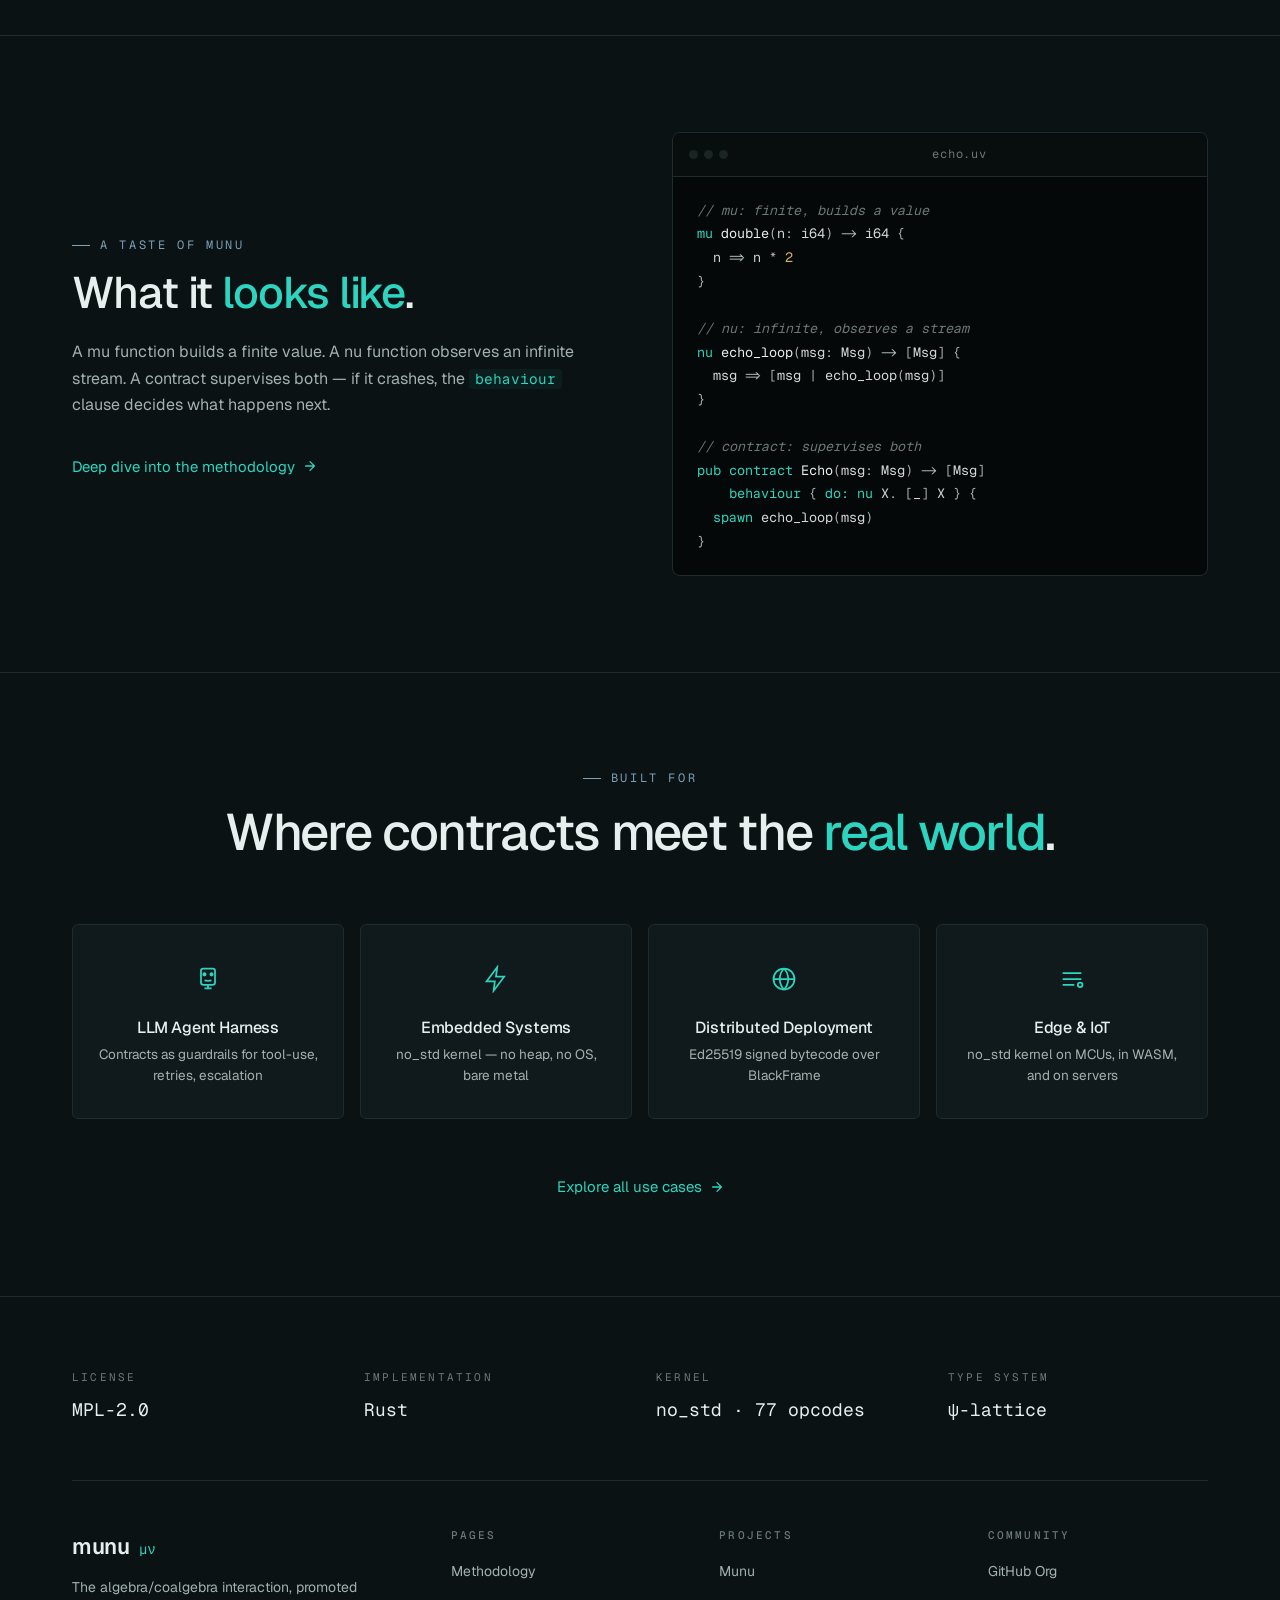
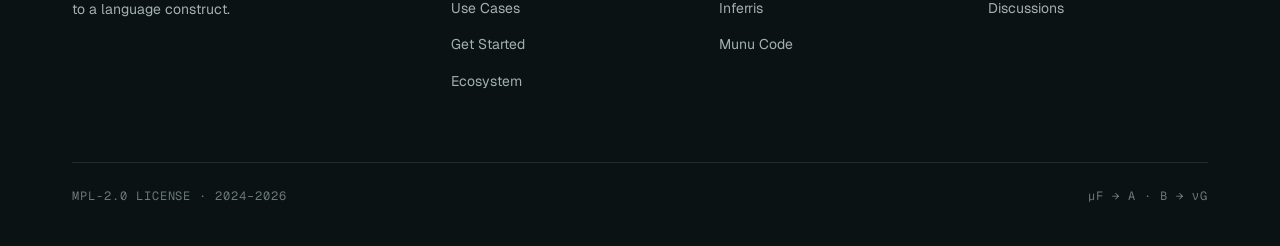
==== commit eba52d4e: "Problem: stale opcode count, bare clause syntax across all pages, inline code tags breaking mobile g" ====
--- a/index.html
+++ b/index.html
@@ -236,10 +236,7 @@
             <span></span>
           </div>
 <pre><span class="com">// mu: finite, builds a value</span>
-<span class="kw">mu</span> <span class="fn">double</span><span class="pn">(</span>n<span class="pn">:</span> i64<span class="pn">)</span> <span class="pn">-&gt;</span> i64
-  <span class="kw">requires</span> n <span class="pn">&gt;</span> <span class="num">0</span>
-  <span class="kw">ensures</span>  <span class="pn">(</span>r<span class="pn">)</span> r <span class="pn">&gt;</span> n
-<span class="pn">{</span>
+<span class="kw">mu</span> <span class="fn">double</span><span class="pn">(</span>n<span class="pn">:</span> i64<span class="pn">)</span> <span class="pn">-&gt;</span> i64 <span class="pn">{</span>
   n <span class="pn">=&gt;</span> n <span class="pn">*</span> <span class="num">2</span>
 <span class="pn">}</span>
 
@@ -250,10 +247,9 @@
 
 <span class="com">// contract: supervises both</span>
 <span class="kw">pub contract</span> <span class="fn">Echo</span><span class="pn">(</span>msg<span class="pn">:</span> Msg<span class="pn">)</span> <span class="pn">-&gt;</span> <span class="pn">[</span>Msg<span class="pn">]</span>
-    <span class="kw">behaviour</span> <span class="pn">{</span>
-        <span class="kw">do:</span> <span class="kw">nu</span> X<span class="pn">.</span> <span class="pn">[</span>_<span class="pn">]</span> X
-    <span class="pn">}</span>
-<span class="pn">{</span> <span class="kw">spawn</span> echo_loop<span class="pn">(</span>msg<span class="pn">)</span> <span class="pn">}</span></pre>
+    <span class="kw">behaviour</span> <span class="pn">{</span> <span class="kw">do:</span> <span class="kw">nu</span> X<span class="pn">.</span> <span class="pn">[</span>_<span class="pn">]</span> X <span class="pn">}</span> <span class="pn">{</span>
+  <span class="kw">spawn</span> echo_loop<span class="pn">(</span>msg<span class="pn">)</span>
+<span class="pn">}</span></pre>
         </div>
       </div>
     </div>
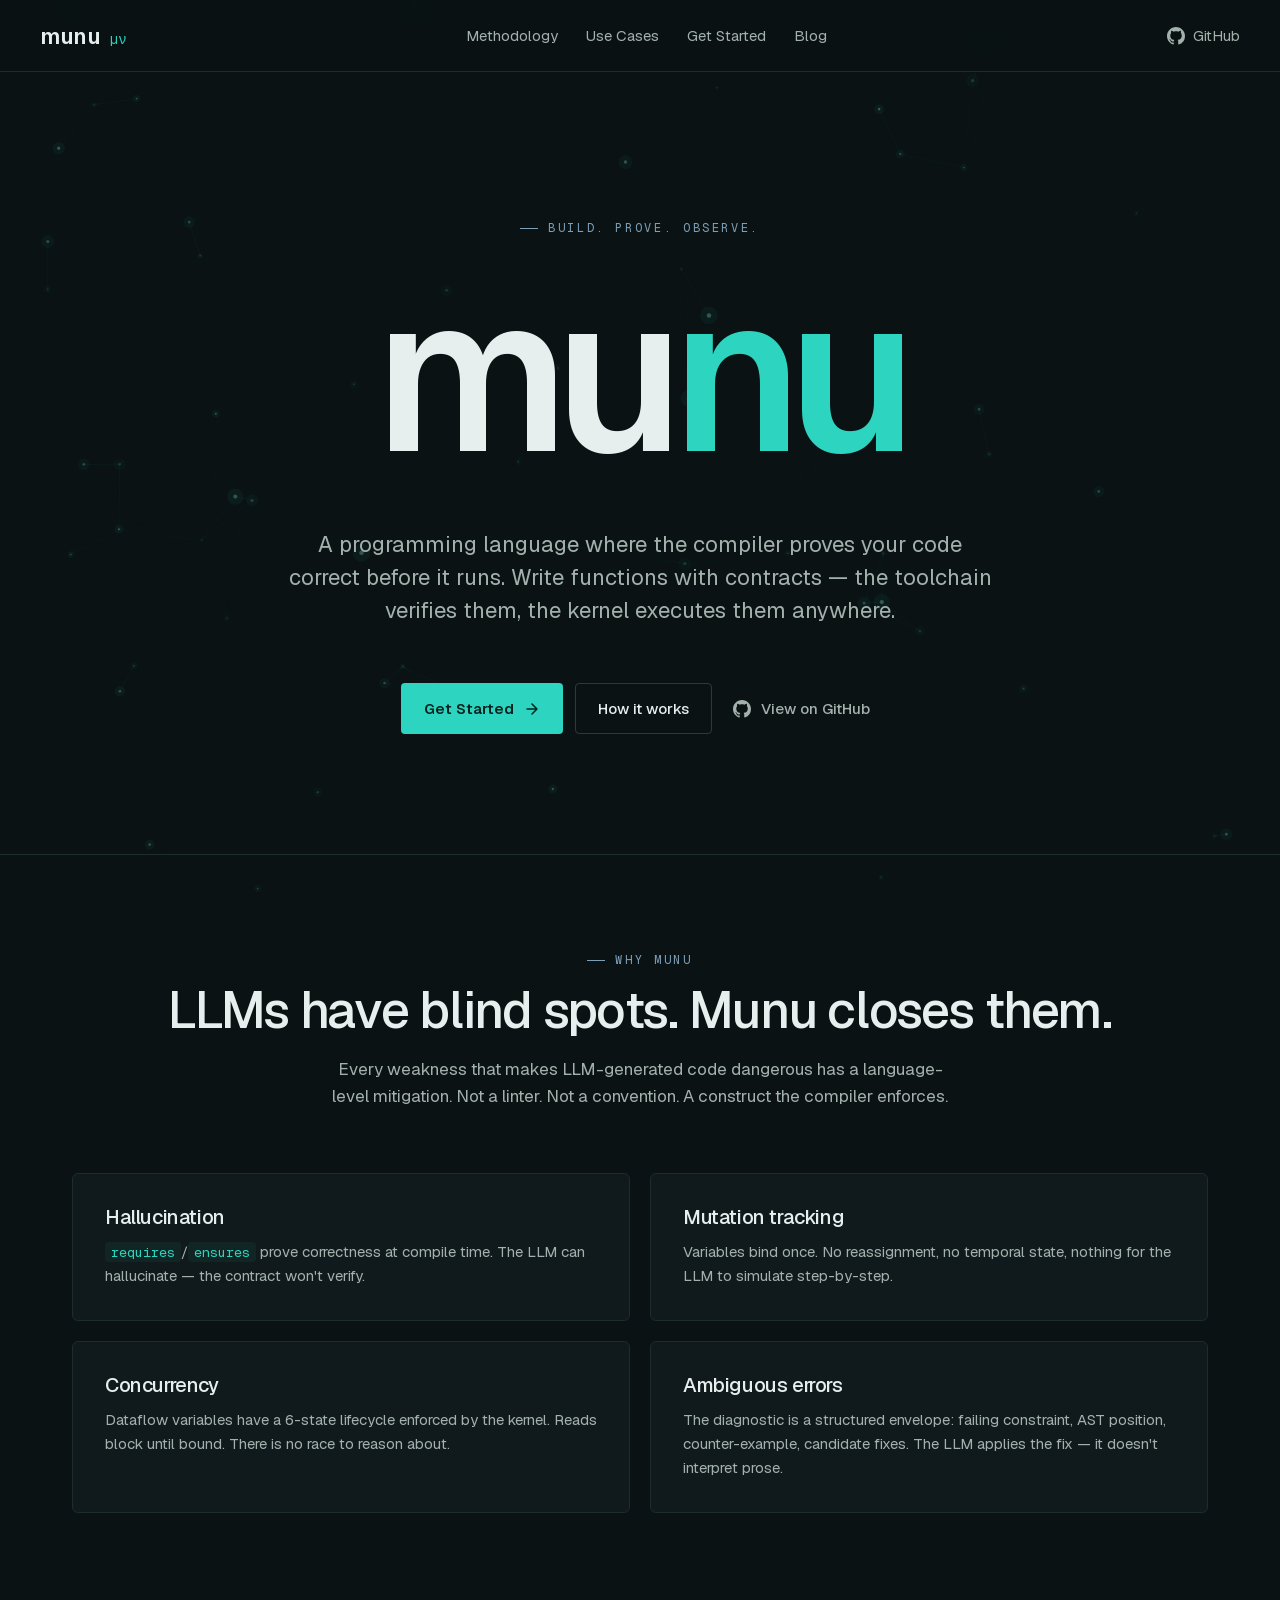
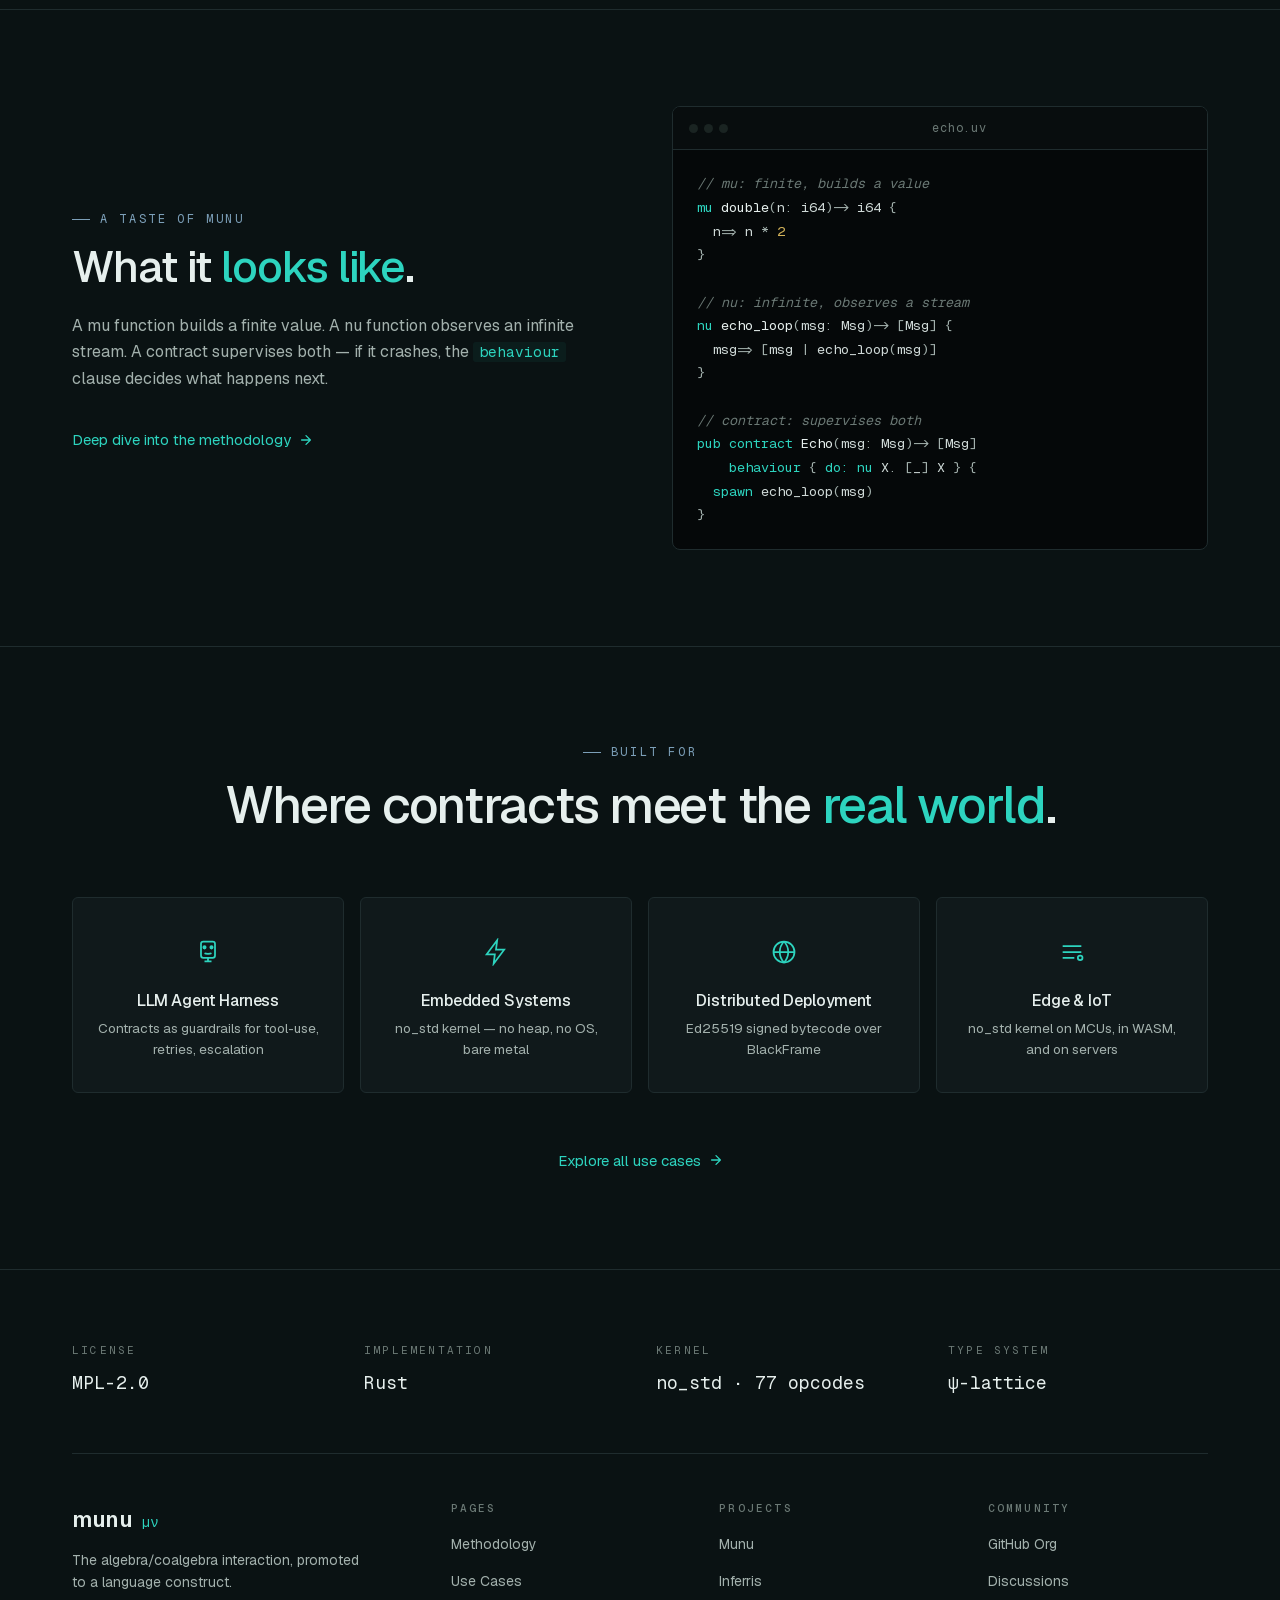
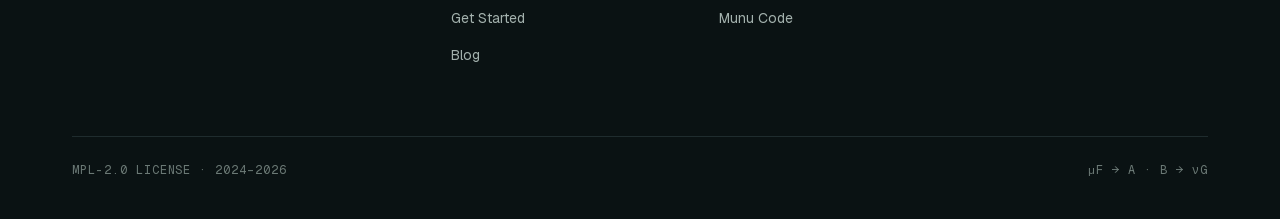
==== commit ec7d1349: "Problem: Google Fonts render-blocking, no social preview image, lede uses insider jargon, no copy-to" ====
--- a/index.html
+++ b/index.html
@@ -5,18 +5,18 @@
 <meta name="viewport" content="width=device-width,initial-scale=1" />
 <title>Munu — Build. Prove. Observe.</title>
 <link rel="icon" href="assets/favicon.svg" type="image/svg+xml" />
-<meta name="description" content="Munu is a distributed programming language built for LLMs to read, write, and prove correct. Contracts in, verified bytecode out. The kernel runs everywhere." />
+<meta name="description" content="A programming language where the compiler proves your code correct before it runs. Write functions with contracts — the toolchain verifies them, the kernel executes them anywhere." />
 <meta property="og:type" content="website" />
 <meta property="og:title" content="Munu — Build. Prove. Observe." />
-<meta property="og:description" content="A distributed programming language built for LLMs to read, write, and prove correct. Contracts in, verified bytecode out." />
+<meta property="og:description" content="A programming language where the compiler proves your code correct before it runs. Write functions with contracts — the toolchain verifies them." />
 <meta property="og:url" content="https://munu.hk/" />
 <meta property="og:site_name" content="Munu" />
-<meta name="twitter:card" content="summary" />
+<meta property="og:image" content="https://munu.hk/assets/og-image.svg" />
+<meta name="twitter:image" content="https://munu.hk/assets/og-image.svg" />
+<meta name="twitter:card" content="summary_large_image" />
 <meta name="twitter:title" content="Munu — Build. Prove. Observe." />
-<meta name="twitter:description" content="A distributed programming language built for LLMs to read, write, and prove correct. Contracts in, verified bytecode out." />
-<link rel="preconnect" href="https://fonts.googleapis.com" />
-<link rel="preconnect" href="https://fonts.gstatic.com" crossorigin />
-<link href="https://fonts.googleapis.com/css2?family=Geist:wght@300;400;500;600;700&family=Geist+Mono:wght@400;500&display=swap" rel="stylesheet" />
+<meta name="twitter:description" content="A programming language where the compiler proves your code correct before it runs. Write functions with contracts — the toolchain verifies them." />
+<link rel="stylesheet" href="assets/fonts.css" />
 <link rel="stylesheet" href="assets/styles.css" />
 <style>
   .hero {
@@ -170,8 +170,8 @@
       <div class="eyebrow center fade-up">Build. Prove. Observe.</div>
       <h1 class="wordmark fade-up d1"><span class="mu">mu</span><span class="nu">nu</span></h1>
       <p class="lede fade-up d2">
-        A distributed programming language and harness built for LLMs to read, write, and prove correct.
-        Contracts in, verified bytecode out. The kernel runs everywhere — MCU to cloud.
+        A programming language where the compiler proves your code correct before it runs.
+        Write functions with contracts — the toolchain verifies them, the kernel executes them anywhere.
       </p>
       <div class="cta-row fade-up d3">
         <a class="btn btn-primary" href="get-started.html">
--- a/assets/fonts.css
+++ b/assets/fonts.css
@@ -0,0 +1,14 @@
+@font-face {
+  font-family: 'Geist';
+  font-style: normal;
+  font-weight: 300 700;
+  font-display: swap;
+  src: url(fonts/geist.woff2) format('woff2');
+}
+@font-face {
+  font-family: 'Geist Mono';
+  font-style: normal;
+  font-weight: 400 500;
+  font-display: swap;
+  src: url(fonts/geist-mono.woff2) format('woff2');
+}
--- a/assets/styles.css
+++ b/assets/styles.css
@@ -419,6 +419,27 @@
 .code-window pre .err { color: var(--danger); }
 .code-window pre .ok  { color: var(--accent); }
 
+.copy-btn {
+  position: absolute;
+  top: 8px;
+  right: 8px;
+  background: var(--bg-card);
+  border: 1px solid var(--border);
+  border-radius: 4px;
+  color: var(--text-dim);
+  cursor: pointer;
+  padding: 6px;
+  display: flex;
+  align-items: center;
+  justify-content: center;
+  opacity: 0;
+  transition: opacity .15s, color .15s, border-color .15s;
+}
+.code-window .copy-btn { top: 48px; }
+.code-window:hover .copy-btn,
+.code-block:hover .copy-btn { opacity: 1; }
+.copy-btn:hover { color: var(--accent); border-color: var(--accent); }
+
 .site-footer {
   border-top: 1px solid var(--border);
   padding: 72px 0 40px;
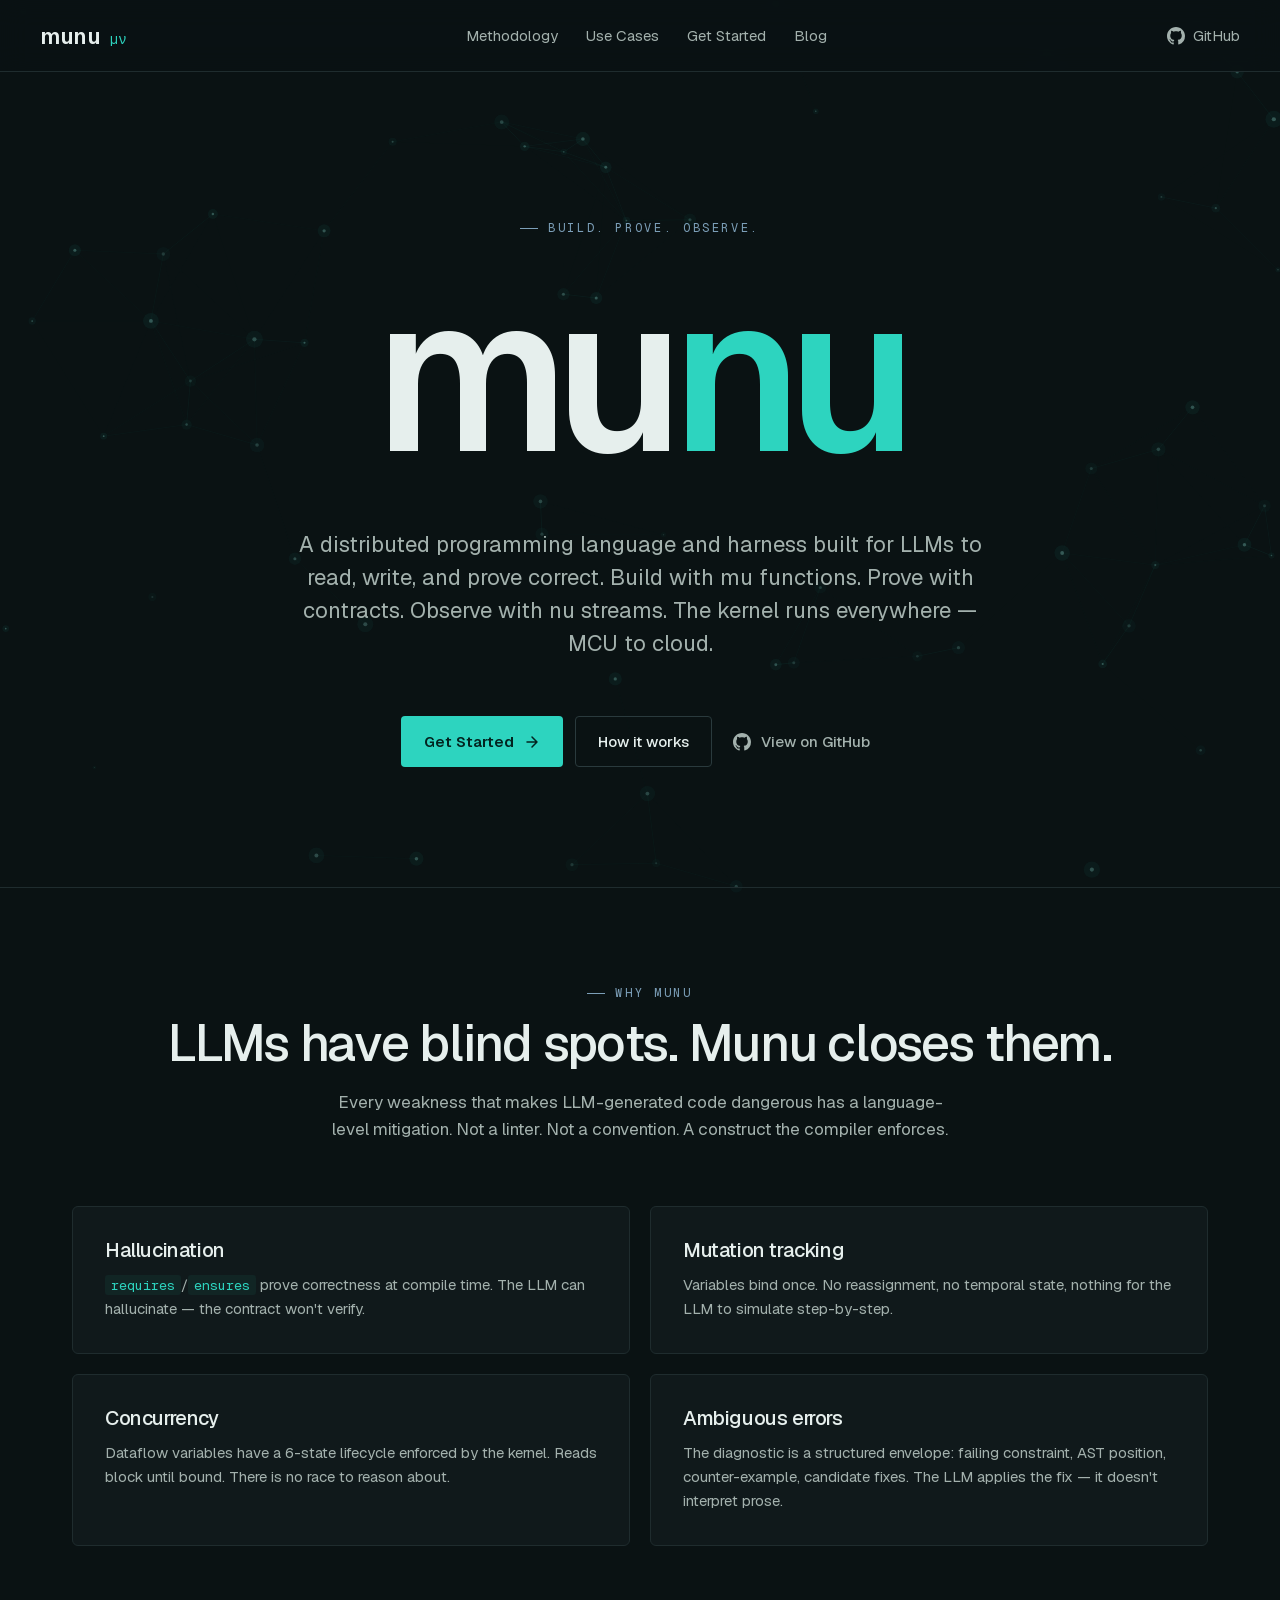
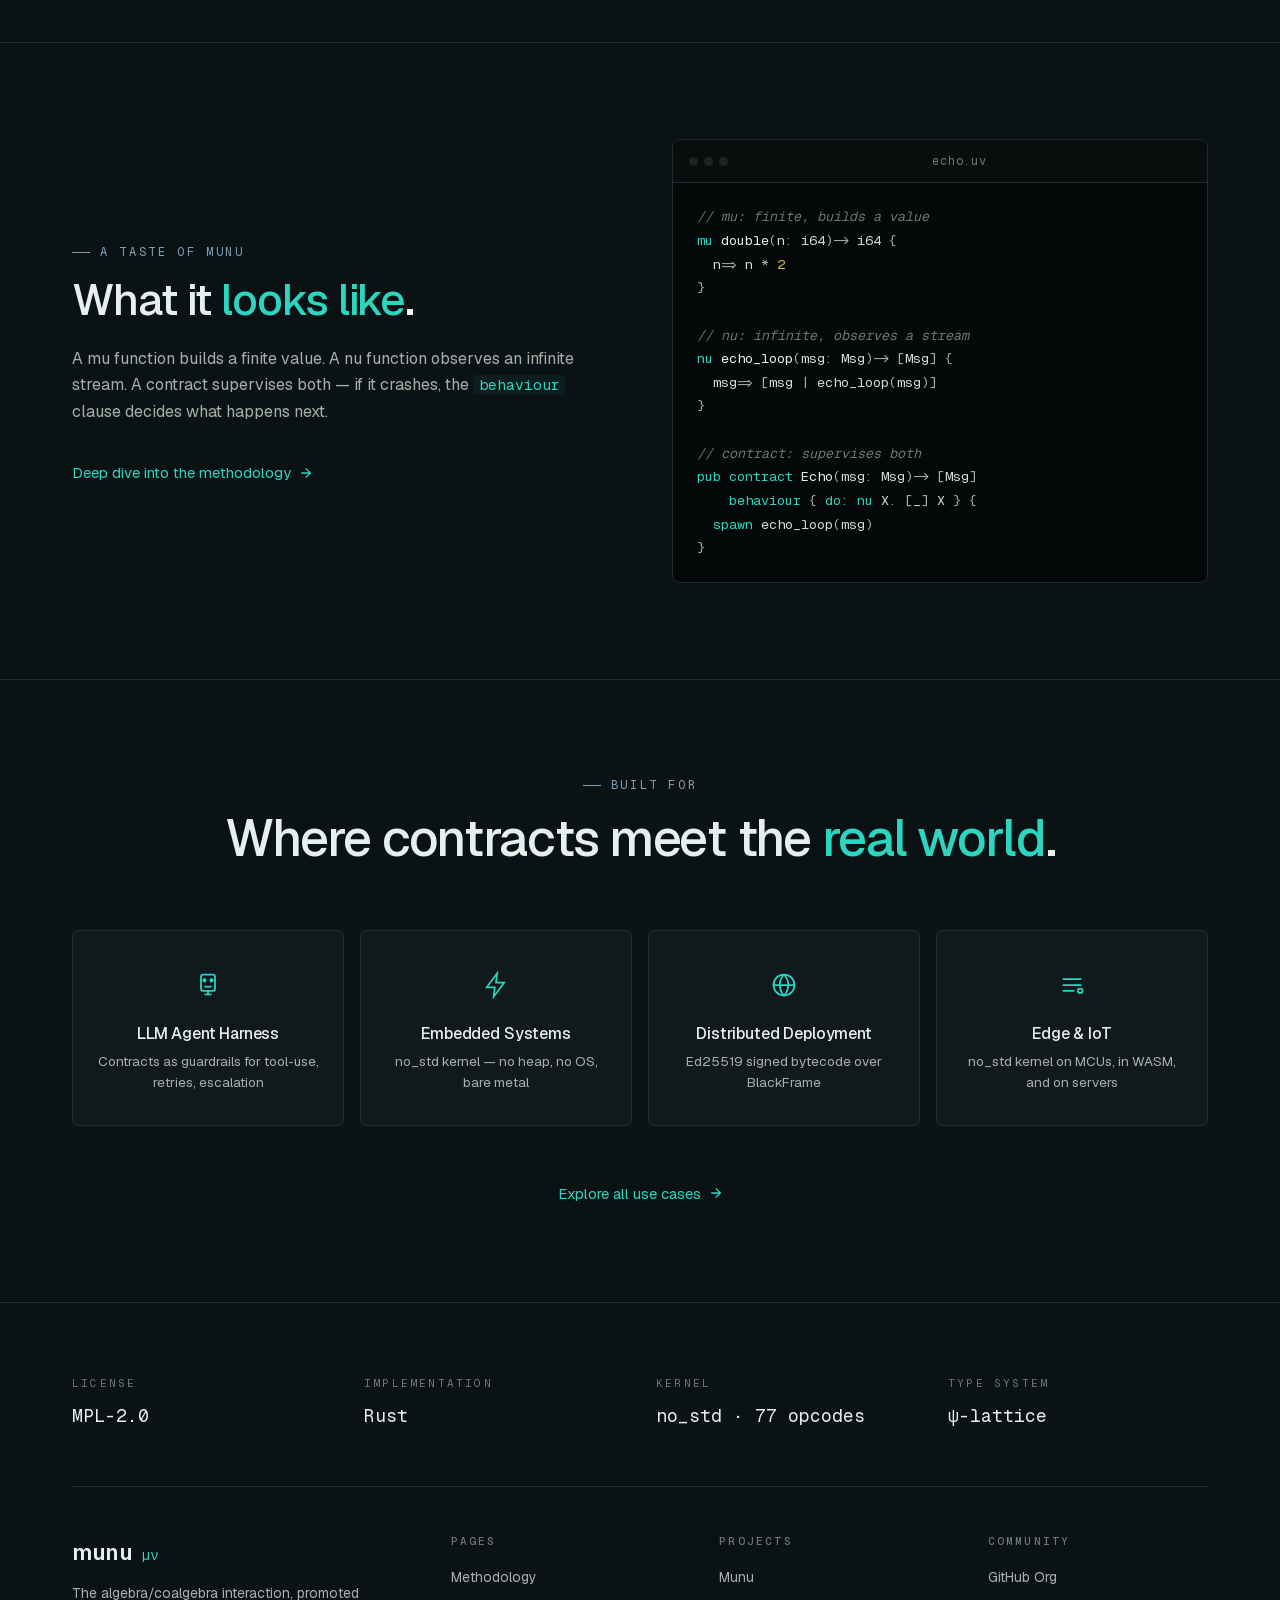
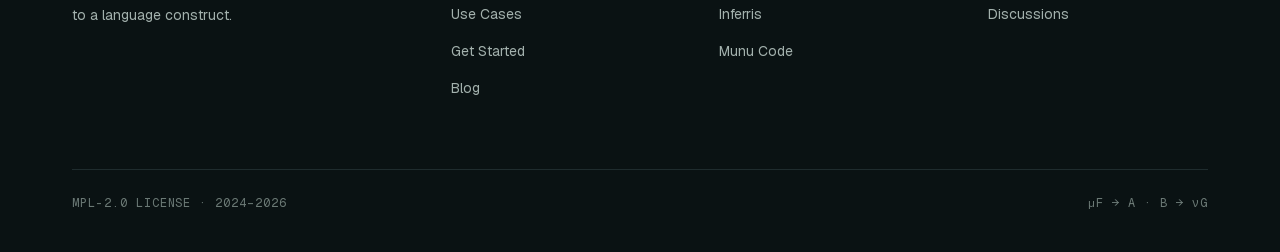
==== commit 0e7f9182: "Problem: landing page lede was generic, lost the LLM-native positioning and distributed claim Soluti" ====
--- a/index.html
+++ b/index.html
@@ -5,17 +5,17 @@
 <meta name="viewport" content="width=device-width,initial-scale=1" />
 <title>Munu — Build. Prove. Observe.</title>
 <link rel="icon" href="assets/favicon.svg" type="image/svg+xml" />
-<meta name="description" content="A programming language where the compiler proves your code correct before it runs. Write functions with contracts — the toolchain verifies them, the kernel executes them anywhere." />
+<meta name="description" content="A distributed programming language and harness built for LLMs to read, write, and prove correct. Build with mu functions. Prove with contracts. Observe with nu streams." />
 <meta property="og:type" content="website" />
 <meta property="og:title" content="Munu — Build. Prove. Observe." />
-<meta property="og:description" content="A programming language where the compiler proves your code correct before it runs. Write functions with contracts — the toolchain verifies them." />
+<meta property="og:description" content="A distributed programming language built for LLMs to read, write, and prove correct. Build with mu. Prove with contracts. Observe with nu." />
 <meta property="og:url" content="https://munu.hk/" />
 <meta property="og:site_name" content="Munu" />
 <meta property="og:image" content="https://munu.hk/assets/og-image.svg" />
 <meta name="twitter:image" content="https://munu.hk/assets/og-image.svg" />
 <meta name="twitter:card" content="summary_large_image" />
 <meta name="twitter:title" content="Munu — Build. Prove. Observe." />
-<meta name="twitter:description" content="A programming language where the compiler proves your code correct before it runs. Write functions with contracts — the toolchain verifies them." />
+<meta name="twitter:description" content="A distributed programming language built for LLMs to read, write, and prove correct. Build with mu. Prove with contracts. Observe with nu." />
 <link rel="stylesheet" href="assets/fonts.css" />
 <link rel="stylesheet" href="assets/styles.css" />
 <style>
@@ -170,8 +170,9 @@
       <div class="eyebrow center fade-up">Build. Prove. Observe.</div>
       <h1 class="wordmark fade-up d1"><span class="mu">mu</span><span class="nu">nu</span></h1>
       <p class="lede fade-up d2">
-        A programming language where the compiler proves your code correct before it runs.
-        Write functions with contracts — the toolchain verifies them, the kernel executes them anywhere.
+        A distributed programming language and harness built for LLMs to read, write, and prove correct.
+        Build with mu functions. Prove with contracts. Observe with nu streams.
+        The kernel runs everywhere — MCU to cloud.
       </p>
       <div class="cta-row fade-up d3">
         <a class="btn btn-primary" href="get-started.html">
